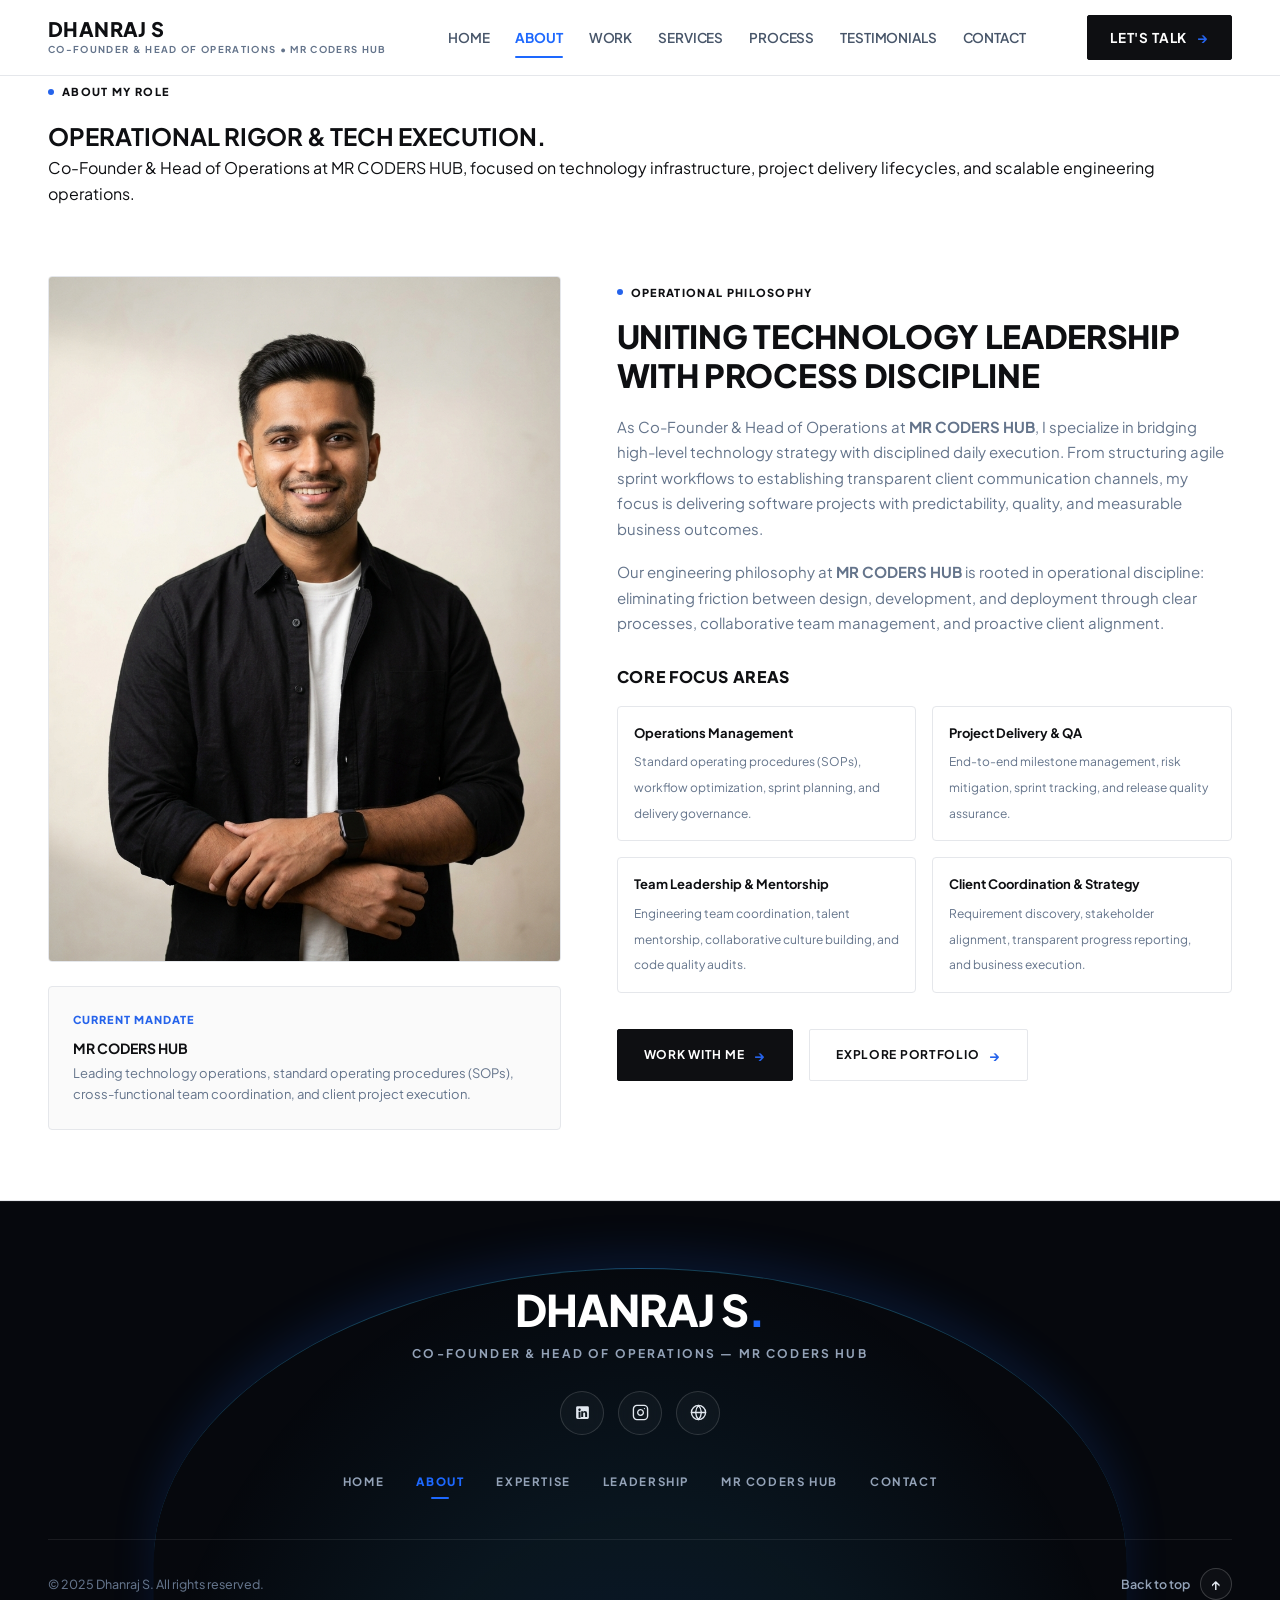
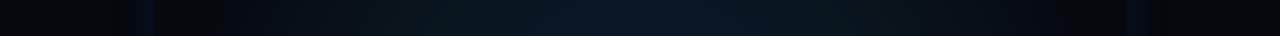
==== about.html @ cf1c3128 "final commit" ====
<!DOCTYPE html>
<html lang="en">

<head>
  <meta charset="UTF-8">
  <meta name="viewport" content="width=device-width, initial-scale=1.0">
  <title>About Dhanraj S — Co-Founder & Head of Operations, MR CODERS HUB</title>
  <meta name="description"
    content="Learn more about Dhanraj S, Co-Founder & Head of Operations at MR CODERS HUB, his leadership in technology operations, project delivery, and process engineering.">
  <!-- Favicon & App Icons -->
  <link rel="icon" type="image/svg+xml" href="assets/images/favicon.svg">
  <link rel="icon" type="image/png" sizes="32x32" href="assets/images/favicon-32x32.png">
  <link rel="icon" type="image/png" sizes="16x16" href="assets/images/favicon-16x16.png">
  <link rel="apple-touch-icon" sizes="180x180" href="assets/images/apple-touch-icon.png">
  <link rel="shortcut icon" href="favicon.ico">
  <link rel="manifest" href="site.webmanifest">
  <meta name="theme-color" content="#0A0B0D">
  <link rel="stylesheet" href="assets/css/styles.css">
</head>

<body>

  <!-- Header -->
  <header class="site-header">
    <div class="container header-container">
      <a href="index.html" class="brand-logo">
        <span class="brand-name">DHANRAJ S</span>
        <span class="brand-sub">CO-FOUNDER & HEAD OF OPERATIONS • MR CODERS HUB</span>
      </a>

      <nav class="main-nav" aria-label="Main Navigation">
        <a href="index.html" class="nav-link">HOME</a>
        <a href="about.html" class="nav-link active">ABOUT</a>
        <a href="work.html" class="nav-link">WORK</a>
        <a href="services.html" class="nav-link">SERVICES</a>
        <a href="process.html" class="nav-link">PROCESS</a>
        <a href="testimonials.html" class="nav-link">TESTIMONIALS</a>
        <a href="contact.html" class="nav-link">CONTACT</a>
      </nav>

      <div class="header-actions">
        <a href="contact.html" class="btn btn-black header-cta">
          LET'S TALK <span class="btn-arrow">→</span>
        </a>
        <button class="mobile-toggle" aria-label="Toggle navigation">
          <span></span><span></span><span></span>
        </button>
      </div>
    </div>

    <!-- Mobile Drawer -->
    <div class="mobile-drawer">
      <a href="index.html" class="nav-link">HOME</a>
      <a href="about.html" class="nav-link active">ABOUT</a>
      <a href="work.html" class="nav-link">WORK</a>
      <a href="services.html" class="nav-link">SERVICES</a>
      <a href="process.html" class="nav-link">PROCESS</a>
      <a href="testimonials.html" class="nav-link">TESTIMONIALS</a>
      <a href="contact.html" class="nav-link">CONTACT</a>
      <a href="contact.html" class="btn btn-black" style="margin-top: 12px; width: 100%;">
        LET'S TALK <span class="btn-arrow">→</span>
      </a>
    </div>
  </header>

  <!-- Page Hero -->
  <section class="page-hero">
    <div class="container">
      <div class="section-tag">ABOUT MY ROLE</div>
      <h1 class="page-hero-title">OPERATIONAL RIGOR & TECH EXECUTION.</h1>
      <p class="page-hero-subtitle">
        Co-Founder & Head of Operations at MR CODERS HUB, focused on technology infrastructure, project delivery
        lifecycles, and scalable engineering operations.
      </p>
    </div>
  </section>

  <!-- Detailed Story Section -->
  <section style="padding: 70px 0; background: #FFFFFF; border-bottom: 1px solid var(--border-light);">
    <div class="container" style="display: grid; grid-template-columns: 1fr 1.2fr; gap: 56px; align-items: flex-start;">
      <div>
        <div style="border: 1px solid var(--border-light); border-radius: var(--radius-sm); overflow: hidden;">
          <img src="assets/images/dhanraj_portrait.jpg" alt="Dhanraj S - Co-Founder & Head of Operations"
            style="width: 100%; height: auto;">
        </div>
        <div
          style="margin-top: 24px; padding: 24px; background: #FAFAFA; border: 1px solid var(--border-light); border-radius: var(--radius-sm);">
          <div
            style="font-size: 11px; font-weight: 800; letter-spacing: 0.1em; color: var(--accent-orange); text-transform: uppercase; margin-bottom: 8px;">
            CURRENT MANDATE</div>
          <div style="font-size: 14px; font-weight: 700; color: var(--text-main); margin-bottom: 4px;">MR CODERS HUB
          </div>
          <p style="font-size: 13px; color: var(--text-muted); line-height: 1.6;">Leading technology operations,
            standard operating procedures (SOPs), cross-functional team coordination, and client project execution.</p>
        </div>
      </div>

      <div>
        <div class="section-tag">OPERATIONAL PHILOSOPHY</div>
        <h2 style="font-size: 32px; font-weight: 900; letter-spacing: -0.01em; margin-bottom: 20px; line-height: 1.2;">
          UNITING TECHNOLOGY LEADERSHIP WITH PROCESS DISCIPLINE
        </h2>
        <p style="font-size: 15px; color: var(--text-muted); line-height: 1.7; margin-bottom: 18px;">
          As Co-Founder & Head of Operations at <strong>MR CODERS HUB</strong>, I specialize in bridging high-level
          technology strategy with disciplined daily execution. From structuring agile sprint workflows to establishing
          transparent client communication channels, my focus is delivering software projects with predictability,
          quality, and measurable business outcomes.
        </p>
        <p style="font-size: 15px; color: var(--text-muted); line-height: 1.7; margin-bottom: 28px;">
          Our engineering philosophy at <strong>MR CODERS HUB</strong> is rooted in operational discipline: eliminating
          friction between design, development, and deployment through clear processes, collaborative team management,
          and proactive client alignment.
        </p>

        <!-- Core Competencies Grid -->
        <h3
          style="font-size: 16px; font-weight: 900; letter-spacing: 0.04em; text-transform: uppercase; margin-bottom: 16px;">
          Core Focus Areas</h3>
        <div style="display: grid; grid-template-columns: 1fr 1fr; gap: 16px; margin-bottom: 36px;">
          <div
            style="padding: 16px; border: 1px solid var(--border-light); border-radius: var(--radius-sm); background: #FFFFFF;">
            <strong style="font-size: 13px; display: block; margin-bottom: 4px; color: var(--text-main);">Operations
              Management</strong>
            <span style="font-size: 12px; color: var(--text-muted);">Standard operating procedures (SOPs), workflow
              optimization, sprint planning, and delivery governance.</span>
          </div>
          <div
            style="padding: 16px; border: 1px solid var(--border-light); border-radius: var(--radius-sm); background: #FFFFFF;">
            <strong style="font-size: 13px; display: block; margin-bottom: 4px; color: var(--text-main);">Project
              Delivery & QA</strong>
            <span style="font-size: 12px; color: var(--text-muted);">End-to-end milestone management, risk mitigation,
              sprint tracking, and release quality assurance.</span>
          </div>
          <div
            style="padding: 16px; border: 1px solid var(--border-light); border-radius: var(--radius-sm); background: #FFFFFF;">
            <strong style="font-size: 13px; display: block; margin-bottom: 4px; color: var(--text-main);">Team
              Leadership & Mentorship</strong>
            <span style="font-size: 12px; color: var(--text-muted);">Engineering team coordination, talent mentorship,
              collaborative culture building, and code quality audits.</span>
          </div>
          <div
            style="padding: 16px; border: 1px solid var(--border-light); border-radius: var(--radius-sm); background: #FFFFFF;">
            <strong style="font-size: 13px; display: block; margin-bottom: 4px; color: var(--text-main);">Client
              Coordination & Strategy</strong>
            <span style="font-size: 12px; color: var(--text-muted);">Requirement discovery, stakeholder alignment,
              transparent progress reporting, and business execution.</span>
          </div>
        </div>

        <div style="display: flex; gap: 16px; flex-wrap: wrap;">
          <a href="contact.html" class="btn btn-black">WORK WITH ME <span class="btn-arrow">→</span></a>
          <a href="work.html" class="btn btn-outline">EXPLORE PORTFOLIO <span class="btn-arrow">→</span></a>
        </div>
      </div>
    </div>
  </section>

  <!-- ==========================================
       FOOTER: EXECUTIVE MINIMAL DARK COMPOSITION
       ========================================== -->
  <footer class="site-footer">
    <!-- Abstract Glowing Arc / Dome rising from center -->
    <div class="footer-arc-glow" aria-hidden="true">
      <div class="footer-arc-dome"></div>
    </div>

    <div class="container footer-container">
      <!-- Centered Main Content -->
      <div class="footer-main-content">
        <!-- Brand Name with Electric Blue Dot -->
        <h2 class="footer-brand-title">DHANRAJ S<span class="dot-blue">.</span></h2>

        <!-- Role Subtitle -->
        <p class="footer-role-subtitle">CO-FOUNDER &amp; HEAD OF OPERATIONS — MR CODERS HUB</p>

        <!-- Minimalist Circular Social Buttons Row -->
        <div class="footer-social-row">
          <a href="https://www.linkedin.com/in/dhanraj-s-287618298?utm_source=share_via&amp;utm_content=profile&amp;utm_medium=member_android"
             target="_blank" rel="noopener noreferrer" class="footer-social-circle" aria-label="LinkedIn">
            <svg width="17" height="17" viewBox="0 0 24 24" fill="currentColor">
              <path d="M19 3a2 2 0 0 1 2 2v14a2 2 0 0 1-2 2H5a2 2 0 0 1-2-2V5a2 2 0 0 1 2-2h14m-.5 15.5v-5.3a3.26 3.26 0 0 0-3.26-3.26c-.85 0-1.84.52-2.28 1.3v-1.11h-2.79v8.37h2.79v-4.93c0-.77.62-1.4 1.39-1.4a1.4 1.4 0 0 1 1.4 1.4v4.93h2.75M6.46 10.9v8.37H9.2V10.9H6.46M7.83 6.45c-.96 0-1.74.78-1.74 1.74s.78 1.74 1.74 1.74 1.74-.78 1.74-1.74-.78-1.74-1.74-1.74Z"/>
            </svg>
          </a>
          <a href="https://www.instagram.com/__dj.dhanraj__?igsi=MWIxNXI2cmJrbnBlaQ=="
             target="_blank" rel="noopener noreferrer" class="footer-social-circle" aria-label="Instagram">
            <svg width="17" height="17" viewBox="0 0 24 24" fill="none" stroke="currentColor" stroke-width="1.9" stroke-linecap="round" stroke-linejoin="round">
              <rect x="2" y="2" width="20" height="20" rx="5" ry="5"></rect>
              <path d="M16 11.37A4 4 0 1 1 12.63 8 4 4 0 0 1 16 11.37z"></path>
              <line x1="17.5" y1="6.5" x2="17.51" y2="6.5"></line>
            </svg>
          </a>
          <a href="https://mrcodershub.com"
             target="_blank" rel="noopener noreferrer" class="footer-social-circle" aria-label="MR CODERS HUB Website">
            <svg width="17" height="17" viewBox="0 0 24 24" fill="none" stroke="currentColor" stroke-width="1.9" stroke-linecap="round" stroke-linejoin="round">
              <circle cx="12" cy="12" r="10"></circle>
              <line x1="2" y1="12" x2="22" y2="12"></line>
              <path d="M12 2a15.3 15.3 0 0 1 4 10 15.3 15.3 0 0 1-4 10 15.3 15.3 0 0 1-4-10 15.3 15.3 0 0 1 4-10z"></path>
            </svg>
          </a>
        </div>

        <!-- Centered Horizontal Navigation Row -->
        <nav class="footer-nav" aria-label="Footer Navigation">
          <a href="index.html#home" class="footer-nav-link">HOME</a>
          <a href="about.html" class="footer-nav-link active">ABOUT</a>
          <a href="index.html#expertise" class="footer-nav-link">EXPERTISE</a>
          <a href="index.html#leadership" class="footer-nav-link">LEADERSHIP</a>
          <a href="index.html#mrcodershub" class="footer-nav-link">MR CODERS HUB</a>
          <a href="contact.html" class="footer-nav-link">CONTACT</a>
        </nav>
      </div>

      <!-- Thin Horizontal Divider -->
      <div class="footer-divider" aria-hidden="true"></div>

      <!-- Bottom Row: Copyright & Back to Top -->
      <div class="footer-bottom-row">
        <p class="footer-copyright-text">© 2025 Dhanraj S. All rights reserved.</p>
        <a href="#about-top" class="footer-back-to-top" aria-label="Back to top">
          <span>Back to top</span>
          <span class="back-to-top-circle" aria-hidden="true">↑</span>
        </a>
      </div>
    </div>
  </footer>

  <script src="assets/js/main.js"></script>
</body>

</html>
---- assets/css/styles.css ----
/* ==========================================================================
   DHANRAJ — EXECUTIVE PORTFOLIO DESIGN SYSTEM
   Co-Founder, MR CODERS HUB
   Editorial Minimal Aesthetic • Black / White / Royal Blue (#2563EB)
   ========================================================================== */

@import url('https://fonts.googleapis.com/css2?family=Plus+Jakarta+Sans:wght@300;400;500;600;700;800;900&family=Alex+Brush&family=Caveat:wght@600;700&family=JetBrains+Mono:wght@400;500;600&display=swap');

:root {
  /* Colors */
  --bg-primary: #FFFFFF;
  --bg-secondary: #FAFAFA;
  --bg-alt: #F4F4F5;
  --bg-dark: #0A0B0D;
  --bg-dark-card: #131418;
  --bg-dark-card-hover: #1A1C22;
  
  --text-main: #0E0F12;
  --text-muted: #64748B;
  --text-light: #94A3B8;
  --text-white: #FFFFFF;
  --text-white-muted: #9CA3AF;
  
  --accent-blue: #2563EB;
  --accent-blue-hover: #1D4ED8;
  --accent-blue-light: rgba(37, 99, 235, 0.1);
  --accent-orange: #2563EB;
  --accent-orange-hover: #1D4ED8;
  --accent-orange-light: rgba(37, 99, 235, 0.1);
  
  --border-light: #E5E7EB;
  --border-subtle: #F0F0F2;
  --border-dark: #22242B;
  --border-dark-hover: #373A44;
  
  /* Typography */
  --font-main: 'Plus Jakarta Sans', -apple-system, BlinkMacSystemFont, 'Segoe UI', Roboto, sans-serif;
  --font-mono: 'JetBrains Mono', monospace;
  --font-signature: 'Alex Brush', 'Caveat', cursive;
  
  /* Layout & Spacing */
  --container-max: 1240px;
  --header-height: 76px;
  --radius-sharp: 2px;
  --radius-sm: 4px;
  --radius-md: 8px;
  --radius-lg: 12px;
  
  /* Transitions */
  --transition-fast: 0.2s cubic-bezier(0.16, 1, 0.3, 1);
  --transition-smooth: 0.35s cubic-bezier(0.16, 1, 0.3, 1);
}

/* Reset & Box Sizing */
*, *::before, *::after {
  box-sizing: border-box;
  margin: 0;
  padding: 0;
}

html {
  scroll-behavior: smooth;
  font-size: 16px;
  -webkit-font-smoothing: antialiased;
  -moz-osx-font-smoothing: grayscale;
}

body {
  font-family: var(--font-main);
  background-color: var(--bg-primary);
  color: var(--text-main);
  line-height: 1.6;
  overflow-x: hidden;
}

img {
  max-width: 100%;
  height: auto;
  display: block;
}

a {
  text-decoration: none;
  color: inherit;
  transition: color var(--transition-fast), border-color var(--transition-fast);
}

button, input, textarea, select {
  font-family: inherit;
  font-size: inherit;
}

ul, ol {
  list-style: none;
}

/* Container */
.container {
  width: 100%;
  max-width: var(--container-max);
  margin-left: auto;
  margin-right: auto;
  padding-left: 28px;
  padding-right: 28px;
}

/* Page Section Utility */
.page-section {
  padding: 56px 0;
  border-bottom: 1px solid var(--border-light);
  position: relative;
}

.bg-white {
  background-color: #FFFFFF;
}

.bg-secondary {
  background-color: var(--bg-secondary);
}

.bg-dark {
  background-color: var(--bg-dark);
  border-bottom-color: #1A1B20;
}

.text-white {
  color: #FFFFFF !important;
}

.text-white-muted {
  color: var(--text-white-muted) !important;
}

/* Typography Utilities */
.section-tag {
  display: inline-flex;
  align-items: center;
  gap: 8px;
  font-size: 11px;
  font-weight: 800;
  letter-spacing: 0.12em;
  text-transform: uppercase;
  color: var(--text-main);
  margin-bottom: 16px;
}

.section-tag::before {
  content: "";
  display: inline-block;
  width: 6px;
  height: 6px;
  background-color: var(--accent-orange);
  border-radius: 50%;
}

.section-tag.dark-tag {
  color: #FFFFFF;
}

.section-tag.orange-tag {
  color: var(--accent-orange);
}

.section-title {
  font-size: 40px;
  font-weight: 900;
  line-height: 1.1;
  letter-spacing: -0.02em;
  text-transform: uppercase;
  color: var(--text-main);
  margin-bottom: 16px;
  max-width: 820px;
  overflow-wrap: break-word;
  word-break: break-word;
}

.section-subtitle {
  font-size: 16px;
  line-height: 1.6;
  color: var(--text-muted);
  max-width: 680px;
  margin-bottom: 24px;
}

/* Buttons (Sharp Editorial Style) */
.btn {
  display: inline-flex;
  align-items: center;
  justify-content: center;
  gap: 10px;
  font-size: 12px;
  font-weight: 700;
  letter-spacing: 0.06em;
  text-transform: uppercase;
  padding: 14px 26px;
  border-radius: var(--radius-sharp);
  border: 1px solid transparent;
  cursor: pointer;
  transition: all var(--transition-fast);
  white-space: nowrap;
}

.btn-black {
  background-color: var(--text-main);
  color: #FFFFFF;
  border-color: var(--text-main);
}

.btn-black:hover {
  background-color: #000000;
  transform: translateY(-1px);
  box-shadow: 0 4px 12px rgba(0, 0, 0, 0.12);
}

.btn-black:hover .btn-arrow {
  transform: translateX(4px);
}

.btn-outline {
  background-color: transparent;
  color: var(--text-main);
  border-color: var(--border-light);
}

.btn-outline:hover {
  border-color: var(--text-main);
  background-color: #FAFAFA;
  transform: translateY(-1px);
}

.btn-outline:hover .btn-arrow {
  transform: translateX(4px);
}

.btn-arrow {
  font-size: 14px;
  transition: transform var(--transition-fast);
  color: var(--accent-orange);
}

/* ==========================================================================
   HEADER & NAVIGATION
   ========================================================================== */
.site-header {
  position: sticky;
  top: 0;
  left: 0;
  width: 100%;
  height: var(--header-height);
  background-color: rgba(255, 255, 255, 0.98);
  backdrop-filter: blur(10px);
  border-bottom: 1px solid var(--border-light);
  z-index: 1000;
  display: flex;
  align-items: center;
}

.header-container {
  display: flex;
  align-items: center;
  justify-content: space-between;
}

.brand-logo {
  display: flex;
  flex-direction: column;
}

.brand-name {
  font-size: 20px;
  font-weight: 900;
  letter-spacing: 0.02em;
  text-transform: uppercase;
  color: var(--text-main);
  line-height: 1.1;
}

.brand-sub {
  font-size: 9.5px;
  font-weight: 700;
  letter-spacing: 0.14em;
  color: var(--text-muted);
  text-transform: uppercase;
  margin-top: 2px;
}

.main-nav {
  display: flex;
  align-items: center;
  gap: 26px;
}

.nav-link {
  font-size: 13.5px;
  font-weight: 600;
  letter-spacing: -0.01em;
  color: #475569;
  padding: 6px 0;
  position: relative;
  transition: color var(--transition-fast);
}

.nav-link:hover {
  color: #1D68FE;
}

.nav-link.active {
  color: #1D68FE;
  font-weight: 700;
}

.nav-link.active::after {
  content: "";
  position: absolute;
  bottom: -4px;
  left: 0;
  width: 100%;
  height: 2px;
  background-color: #1D68FE;
  border-radius: 2px;
}

.btn-electric-blue {
  background-color: #1D68FE;
  color: #FFFFFF !important;
  border: 1px solid #1D68FE;
  border-radius: 8px;
  font-family: var(--font-primary);
  font-weight: 600;
  font-size: 13.5px;
  letter-spacing: -0.01em;
  text-transform: none;
  padding: 10px 22px;
  box-shadow: 0 8px 24px rgba(29, 104, 254, 0.28);
  transition: all var(--transition-smooth);
  display: inline-flex;
  align-items: center;
  gap: 8px;
  text-decoration: none;
}

.btn-electric-blue:hover {
  background-color: #0052EA;
  border-color: #0052EA;
  transform: translateY(-2px);
  box-shadow: 0 12px 28px rgba(29, 104, 254, 0.38);
  color: #FFFFFF !important;
}

.btn-electric-blue .btn-arrow {
  color: #FFFFFF !important;
  font-size: 15px;
  line-height: 1;
  display: inline-block;
  transition: transform var(--transition-fast);
}

.btn-electric-blue:hover .btn-arrow {
  transform: translateX(3px);
}

.dot-blue {
  color: #1D68FE !important;
}

.header-actions {
  display: flex;
  align-items: center;
  gap: 16px;
}

.header-cta {
  padding: 10px 22px;
  font-size: 13.5px;
}

/* Mobile Hamburger */
.mobile-toggle {
  display: none;
  background: transparent;
  border: 1px solid var(--border-light, #E2E8F0);
  border-radius: 8px;
  cursor: pointer;
  padding: 8px 9px;
  flex-direction: column;
  justify-content: center;
  align-items: center;
  gap: 5px;
  width: 42px;
  height: 42px;
  transition: all var(--transition-fast);
}

.mobile-toggle:hover {
  background-color: #F8FAFC;
  border-color: #CBD5E1;
}

.mobile-toggle span {
  display: block;
  width: 22px;
  height: 2px;
  background-color: var(--text-main);
  border-radius: 2px;
  transition: transform 0.25s ease, opacity 0.2s ease;
  transform-origin: center;
}

/* Morph Hamburger to 'X' on Active */
.mobile-toggle.active span:nth-child(1) {
  transform: translateY(7px) rotate(45deg);
}
.mobile-toggle.active span:nth-child(2) {
  opacity: 0;
  transform: scaleX(0);
}
.mobile-toggle.active span:nth-child(3) {
  transform: translateY(-7px) rotate(-45deg);
}

/* Mobile Nav Drawer */
.mobile-drawer {
  position: fixed;
  top: var(--header-height);
  left: 0;
  width: 100%;
  max-height: calc(100vh - var(--header-height));
  overflow-y: auto;
  background-color: #FFFFFF;
  border-bottom: 1px solid var(--border-light);
  padding: 24px 28px 32px;
  display: flex;
  flex-direction: column;
  gap: 12px;
  transform: translateY(-110%);
  opacity: 0;
  visibility: hidden;
  transition: transform 0.3s cubic-bezier(0.16, 1, 0.3, 1), opacity 0.25s ease, visibility 0.25s;
  z-index: 999;
  box-shadow: 0 20px 40px rgba(0, 0, 0, 0.12);
}

.mobile-drawer.open {
  transform: translateY(0);
  opacity: 1;
  visibility: visible;
}

.mobile-drawer .nav-link {
  font-size: 15px;
  font-weight: 600;
  color: #334155;
  padding: 10px 0;
  border-bottom: 1px solid var(--border-subtle, #F1F5F9);
  transition: color var(--transition-fast), padding-left var(--transition-fast);
}

.mobile-drawer .nav-link:hover,
.mobile-drawer .nav-link.active {
  color: #1D68FE;
  padding-left: 4px;
}

/* ==========================================================================
   HERO SECTION: EXECUTIVE BRAND COMPOSITION (REFERENCE MATCH)
   ========================================================================== */
.hero-section {
  padding: 44px 0 0;
  background-color: #FFFFFF;
  border-bottom: 1px solid var(--border-light);
  overflow: hidden;
  position: relative;
  width: 100%;
}

/* Flowing Soft Blue Architectural Waves in Lower Third */
.hero-waves-bg {
  position: absolute;
  bottom: 0;
  left: 0;
  width: 100%;
  height: 380px;
  overflow: hidden;
  pointer-events: none;
  z-index: 1;
}

.hero-waves-svg {
  width: 100%;
  height: 100%;
  display: block;
}

.hero-grid {
  position: relative;
  z-index: 3;
  display: grid;
  grid-template-columns: 1.1fr 0.9fr;
  gap: 36px;
  align-items: center;
  min-height: 590px;
}

/* Left Column: Eyebrow, Main Headline, 3-Line Statement, Actions */
.hero-left {
  position: relative;
  z-index: 3;
  display: flex;
  flex-direction: column;
  align-items: flex-start;
  padding-bottom: 24px;
}

.hero-eyebrow-wrap {
  margin-bottom: 20px;
}

.hero-eyebrow-row {
  display: flex;
  align-items: center;
  gap: 12px;
}

.hero-eyebrow-text {
  font-family: var(--font-primary);
  font-size: 11.5px;
  font-weight: 700;
  letter-spacing: 0.15em;
  color: #475569;
  text-transform: uppercase;
}

.hero-eyebrow-line {
  width: 44px;
  height: 1.5px;
  background-color: #1D68FE;
  display: inline-block;
}

.hero-eyebrow-sub {
  font-family: var(--font-primary);
  font-size: 10px;
  font-weight: 700;
  letter-spacing: 0.14em;
  color: #64748B;
  text-transform: uppercase;
  margin-top: 3px;
}

.hero-headline-wrap {
  margin-bottom: 16px;
}

.hero-lead-word {
  font-family: var(--font-primary);
  font-size: clamp(38px, 4.4vw, 56px);
  font-weight: 900;
  line-height: 1.0;
  color: #0A0B0D;
  display: block;
  letter-spacing: -0.02em;
}

.hero-main-name {
  font-family: var(--font-primary);
  font-size: clamp(48px, 5.6vw, 76px);
  font-weight: 900;
  line-height: 1.05;
  color: #1D68FE;
  letter-spacing: -0.025em;
  text-transform: uppercase;
  margin: 0;
}

.hero-statement-stack {
  display: flex;
  flex-direction: column;
  gap: 3px;
  margin-bottom: 20px;
}

.hero-statement-line {
  font-family: var(--font-primary);
  font-size: clamp(22px, 2.3vw, 30px);
  font-weight: 800;
  line-height: 1.22;
  color: #0E1424;
  letter-spacing: -0.015em;
  margin: 0;
}

.hero-description-text {
  font-family: var(--font-primary);
  font-size: 15px;
  font-weight: 450;
  line-height: 1.65;
  color: #475569;
  max-width: 490px;
  margin-bottom: 28px;
}

.hero-action-row {
  display: flex;
  align-items: center;
  gap: 16px;
  margin-bottom: 34px;
}

.hero-primary-btn {
  padding: 14px 28px;
  font-size: 13.5px;
}

.hero-action-divider {
  width: 1px;
  height: 32px;
  background-color: #CBD5E1;
  margin: 0 4px;
}

.hero-social-strip {
  display: flex;
  align-items: center;
  gap: 10px;
}

.social-icon-btn {
  width: 42px;
  height: 42px;
  border-radius: 8px;
  border: 1px solid #E2E8F0;
  background: #FFFFFF;
  display: inline-flex;
  align-items: center;
  justify-content: center;
  color: #334155;
  transition: all var(--transition-fast);
  text-decoration: none;
}

.social-icon-btn.linkedin-btn {
  color: #0A66C2;
}

.social-icon-btn.instagram-btn {
  color: #E1306C;
}

.social-icon-btn.whatsapp-btn {
  color: #25D366;
}

.social-icon-btn:hover {
  border-color: #1D68FE;
  color: #1D68FE;
  transform: translateY(-2px);
  box-shadow: 0 4px 12px rgba(29, 104, 254, 0.15);
}

.hero-bottom-label {
  display: flex;
  align-items: center;
  gap: 14px;
  margin-top: 4px;
}

.bottom-label-line {
  width: 38px;
  height: 2px;
  background-color: #1D68FE;
  display: inline-block;
}

.bottom-label-text {
  font-family: var(--font-primary);
  font-size: 10.5px;
  font-weight: 700;
  letter-spacing: 0.16em;
  text-transform: uppercase;
  color: #64748B;
}

/* Right Column: Integrated Portrait with Tilted Blue Panel & Script */
.hero-right {
  position: relative;
  z-index: 3;
  display: flex;
  justify-content: center;
  align-items: flex-end;
  width: 100%;
  height: 100%;
}

.hero-stage-container {
  position: relative;
  width: 100%;
  max-width: 500px;
  height: 560px;
  display: flex;
  align-items: flex-end;
  justify-content: center;
}

.hero-ambient-glow {
  position: absolute;
  top: -30px;
  right: 20px;
  width: 520px;
  height: 520px;
  background: radial-gradient(circle at 45% 32%, rgba(56, 189, 248, 0.45) 0%, rgba(29, 104, 254, 0.25) 36%, rgba(255, 255, 255, 0) 70%);
  filter: blur(48px);
  z-index: 1;
  pointer-events: none;
}

/* Secondary Soft Light-Blue Tilted Geometric Frame (Left Depth Layer) */
.hero-tilted-panel-secondary {
  position: absolute;
  top: 36px;
  right: 76px;
  width: 380px;
  height: 520px;
  background: linear-gradient(135deg, rgba(56, 189, 248, 0.5) 0%, rgba(147, 197, 253, 0.3) 60%, rgba(224, 242, 254, 0.12) 100%);
  border-radius: 28px;
  transform: rotate(18.5deg);
  z-index: 2;
  border: 1px solid rgba(255, 255, 255, 0.65);
  pointer-events: none;
}

/* Primary Large Tilted Rectangular Electric-Blue Geometric Panel */
.hero-tilted-panel {
  position: absolute;
  top: 18px;
  right: 18px;
  width: 390px;
  height: 530px;
  background: linear-gradient(145deg, #1D68FE 0%, #0056ED 55%, #0045CA 100%);
  border-radius: 28px;
  transform: rotate(17deg);
  z-index: 2;
  box-shadow: 0 24px 60px rgba(29, 104, 254, 0.32), 0 6px 18px rgba(0, 0, 0, 0.05);
  pointer-events: none;
  overflow: hidden;
}

.hero-tilted-panel::before {
  content: "";
  position: absolute;
  top: 0;
  left: 0;
  right: 0;
  bottom: 0;
  border-radius: 28px;
  background: radial-gradient(circle at 76% 22%, rgba(255, 255, 255, 0.28) 0%, rgba(255, 255, 255, 0) 65%);
  pointer-events: none;
}

.hero-panel-facet {
  position: absolute;
  top: 0;
  left: 0;
  width: 100%;
  height: 100%;
  background: linear-gradient(118deg, rgba(255, 255, 255, 0.1) 0%, rgba(255, 255, 255, 0) 48%, rgba(0, 0, 0, 0.06) 52%, rgba(0, 0, 0, 0.12) 100%);
  pointer-events: none;
}

.hero-script-badge {
  position: absolute;
  top: 38%;
  right: -32px;
  z-index: 4;
  display: flex;
  flex-direction: column;
  align-items: flex-start;
  pointer-events: none;
  user-select: none;
}

.script-badge-text {
  font-family: 'Caveat', cursive;
  font-size: 29px;
  font-weight: 600;
  color: #334155;
  line-height: 1.15;
  transform: rotate(-7deg);
}

.script-badge-line {
  display: block;
  width: 36px;
  height: 2px;
  background-color: #1D68FE;
  border-radius: 2px;
  margin-top: 4px;
  margin-left: 8px;
}

.hero-portrait-wrap {
  position: relative;
  z-index: 3;
  width: 100%;
  height: 100%;
  display: flex;
  align-items: flex-end;
  justify-content: center;
}

.hero-portrait-image {
  width: auto;
  max-width: 100%;
  height: 560px;
  object-fit: contain;
  object-position: bottom center;
  display: block;
  filter: drop-shadow(0 14px 28px rgba(15, 23, 42, 0.16));
}

/* Responsive Rules for Hero */
@media (max-width: 991px) {
  .hero-grid {
    grid-template-columns: 1fr;
    gap: 36px;
    min-height: auto;
  }

  .hero-right {
    order: 2;
    justify-content: center;
    margin-top: 14px;
  }

  .hero-stage-container {
    max-width: 420px;
    height: 480px;
    margin: 0 auto;
  }

  .hero-portrait-image {
    height: 480px;
  }

  .hero-tilted-panel-secondary {
    width: 270px;
    height: 370px;
    right: 55px;
    top: 55px;
  }

  .hero-tilted-panel {
    width: 280px;
    height: 380px;
    right: 18px;
  }

  .hero-script-badge {
    right: -8px;
  }
}

@media (max-width: 480px) {
  .hero-section {
    padding: 28px 0 0;
  }

  .hero-action-row {
    flex-direction: column;
    align-items: stretch;
    gap: 14px;
  }

  .hero-action-divider {
    display: none;
  }

  .hero-social-strip {
    justify-content: flex-start;
  }

  .hero-stage-container {
    max-width: 320px;
    height: 410px;
  }

  .hero-portrait-image {
    height: 400px;
  }

  .hero-tilted-panel-secondary {
    width: 220px;
    height: 320px;
    right: 36px;
    top: 36px;
  }

  .hero-tilted-panel {
    width: 230px;
    height: 330px;
    right: 10px;
    top: 24px;
  }
}

/* ==========================================================================
   TRUSTED CLIENTS & PARTNERS STRIP
   ========================================================================== */
.trusted-section {
  padding: 48px 0 44px;
  background-color: #FAFAFC;
  border-bottom: 1px solid var(--border-light);
}

.trusted-label {
  text-align: center;
  font-family: var(--font-primary);
  font-size: 11px;
  font-weight: 800;
  letter-spacing: 0.16em;
  text-transform: uppercase;
  color: #64748B;
  margin-bottom: 32px;
}

.trusted-logos {
  display: grid;
  grid-template-columns: repeat(5, 1fr);
  align-items: center;
  justify-items: center;
  gap: 40px 32px;
  max-width: 1180px;
  margin: 0 auto;
}

.trusted-logo-item {
  display: flex;
  align-items: center;
  justify-content: center;
  height: 76px;
  width: 100%;
  padding: 4px 10px;
  transition: all var(--transition-smooth);
}

.trusted-logo-img {
  max-height: 64px;
  width: auto;
  max-width: 160px;
  object-fit: contain;
  transition: all var(--transition-smooth);
  opacity: 0.94;
}

.trusted-logo-img.logo-bushra {
  max-height: 72px;
  max-width: 80px;
}

.trusted-logo-img.logo-sivam {
  max-height: 60px;
  max-width: 175px;
}

.trusted-logo-img.logo-vmm {
  max-height: 72px;
  max-width: 80px;
}

.trusted-logo-img.logo-cravefinity {
  max-height: 58px;
  max-width: 165px;
}

.trusted-logo-img.logo-natchathra {
  max-height: 72px;
  max-width: 80px;
}

.trusted-logo-item:hover .trusted-logo-img {
  transform: translateY(-3px) scale(1.06);
  opacity: 1;
  filter: drop-shadow(0 6px 16px rgba(0, 0, 0, 0.08));
}

@media (max-width: 991px) {
  .trusted-logos {
    grid-template-columns: repeat(3, 1fr);
    gap: 36px 28px;
  }
}

@media (max-width: 640px) {
  .trusted-section {
    padding: 34px 0;
  }
  .trusted-label {
    font-size: 10px;
    letter-spacing: 0.12em;
    margin-bottom: 24px;
  }
  .trusted-logos {
    grid-template-columns: repeat(2, 1fr);
    gap: 28px 18px;
  }
  .trusted-logos .trusted-logo-item:last-child {
    grid-column: 1 / -1;
  }
  .trusted-logo-img {
    max-height: 54px;
  }
}

/* ==========================================================================
   ABOUT SECTION (EXACT REFERENCE DESIGN)
   ========================================================================== */
.about-section {
  padding: 56px 0;
  overflow: hidden;
  background-color: #FFFFFF;
}

.about-container {
  display: grid;
  grid-template-columns: 1fr 1.18fr;
  gap: 56px;
  align-items: center;
}

/* Left: Visual Portrait Composite */
.about-visual-col {
  position: relative;
  display: flex;
  justify-content: center;
  align-items: center;
}

.about-visual-wrapper {
  position: relative;
  width: 100%;
  max-width: 480px;
  height: 520px;
  display: flex;
  align-items: flex-end;
  justify-content: center;
}

.about-ghost-text {
  position: absolute;
  top: 8px;
  left: 50%;
  transform: translateX(-50%);
  font-family: var(--font-primary);
  font-size: 135px;
  font-weight: 900;
  color: #E2E8F0;
  opacity: 0.6;
  letter-spacing: 0.05em;
  z-index: 1;
  pointer-events: none;
  line-height: 1;
  user-select: none;
}

.about-geom-shape {
  position: absolute;
  top: 36px;
  bottom: 0;
  left: 60px;
  right: 60px;
  background: linear-gradient(135deg, #2563EB 0%, #1D4ED8 100%);
  clip-path: polygon(24% 0%, 100% 12%, 84% 100%, 0% 86%);
  z-index: 2;
  border-radius: 4px;
  box-shadow: 0 20px 40px rgba(37, 99, 235, 0.25);
}

/* Handwritten Script Text on Left */
.about-script-text {
  position: absolute;
  left: -42px;
  top: 32%;
  transform: rotate(-24deg);
  transform-origin: top left;
  display: flex;
  flex-direction: column;
  align-items: flex-start;
  font-family: 'Caveat', cursive;
  font-size: 30px;
  font-weight: 400;
  line-height: 1.15;
  color: #8E9BAE;
  z-index: 4;
  pointer-events: none;
  user-select: none;
}

.script-underline {
  display: block;
  width: 52px;
  height: 1.5px;
  background-color: #8E9BAE;
  margin-top: 8px;
  margin-left: 8px;
  border-radius: 1px;
}

.about-portrait-holder {
  position: relative;
  z-index: 3;
  width: 100%;
  height: 100%;
  display: flex;
  align-items: flex-end;
  justify-content: center;
}

.about-portrait-img {
  width: 80%;
  height: 96%;
  object-fit: contain;
  object-position: center bottom;
  filter: drop-shadow(0 15px 30px rgba(0, 0, 0, 0.15));
  transition: transform var(--transition-smooth);
}

.about-visual-wrapper:hover .about-portrait-img {
  transform: scale(1.02);
}

/* Floating Circular Experience Badge */
.about-exp-badge {
  position: absolute;
  top: 18%;
  right: 28px;
  width: 108px;
  height: 108px;
  border-radius: 50%;
  background: #FFFFFF;
  border: 1px solid rgba(226, 232, 240, 0.85);
  box-shadow: 0 14px 34px rgba(15, 23, 42, 0.08);
  display: flex;
  flex-direction: column;
  align-items: center;
  justify-content: center;
  text-align: center;
  z-index: 5;
  padding: 6px;
}

.exp-badge-num {
  font-family: var(--font-primary);
  font-size: 25px;
  font-weight: 900;
  letter-spacing: 0.02em;
  color: #0F172A;
  line-height: 1;
  margin: 0;
}

.exp-badge-line {
  display: block;
  width: 18px;
  height: 2.5px;
  background-color: #2563EB;
  border-radius: 2px;
  margin: 5px auto 4px;
}

.exp-badge-text {
  font-family: var(--font-primary);
  font-size: 8.5px;
  font-weight: 800;
  letter-spacing: 0.08em;
  color: #475569;
  line-height: 1.25;
  text-transform: uppercase;
}

/* Curved Arrow and Tagline Annotation under Badge */
.about-badge-annotation {
  position: absolute;
  top: calc(18% + 98px);
  right: -12px;
  display: flex;
  align-items: center;
  gap: 10px;
  z-index: 4;
  pointer-events: none;
  user-select: none;
}

.about-curve-arrow {
  flex-shrink: 0;
  width: 38px;
  height: 44px;
}

.about-annotation-tagline {
  display: flex;
  flex-direction: column;
  align-items: flex-start;
}

.annotation-text {
  font-family: var(--font-primary);
  font-size: 8.5px;
  font-weight: 700;
  letter-spacing: 0.12em;
  color: #8E9BAE;
  line-height: 1.35;
  text-transform: uppercase;
}

.annotation-bar {
  display: block;
  width: 26px;
  height: 1.5px;
  background-color: #8E9BAE;
  margin-top: 6px;
  border-radius: 1px;
}

/* Right: Content Column */
.about-content-col {
  display: flex;
  flex-direction: column;
}

.about-main-title {
  font-size: 38px;
  font-weight: 900;
  line-height: 1.1;
  letter-spacing: -0.02em;
  text-transform: uppercase;
  color: var(--text-main);
  margin-bottom: 18px;
}

.dot-accent {
  color: var(--accent-blue);
}

.about-lead-desc {
  font-size: 15px;
  line-height: 1.7;
  color: #475569;
  margin-bottom: 36px;
}

/* 3 Stats Row */
.about-stats-row {
  display: flex;
  align-items: center;
  gap: 28px;
  margin-bottom: 36px;
  padding-bottom: 28px;
  border-bottom: 1px solid var(--border-light);
}

.about-stat-item {
  display: flex;
  align-items: center;
  gap: 12px;
}

.about-stat-icon {
  width: 44px;
  height: 44px;
  border-radius: 50%;
  background-color: #EFF6FF;
  color: var(--accent-blue);
  display: flex;
  align-items: center;
  justify-content: center;
  flex-shrink: 0;
  border: 1px solid #DBEAFE;
}

.about-stat-info {
  display: flex;
  flex-direction: column;
}

.about-stat-number {
  font-size: 22px;
  font-weight: 900;
  line-height: 1;
  color: var(--text-main);
  margin-bottom: 4px;
}

.about-stat-label {
  font-size: 9.5px;
  font-weight: 800;
  letter-spacing: 0.05em;
  text-transform: uppercase;
  color: var(--text-muted);
  line-height: 1.25;
}

.download-cv-btn {
  padding: 15px 30px;
  font-size: 12px;
  font-weight: 800;
  letter-spacing: 0.08em;
}

/* About Role Highlights Grid & Premium Cards */
.about-highlights-grid {
  display: grid;
  grid-template-columns: repeat(2, 1fr);
  gap: 16px;
  margin-bottom: 32px;
  padding-bottom: 28px;
  border-bottom: 1px solid var(--border-light);
}

@media (max-width: 680px) {
  .about-highlights-grid {
    grid-template-columns: 1fr;
  }
}

.about-role-card {
  background: #FFFFFF;
  border: 1px solid var(--border-light);
  border-radius: var(--radius-sm);
  padding: 18px 20px;
  display: flex;
  flex-direction: column;
  position: relative;
  overflow: hidden;
  transition: all var(--transition-fast);
  box-shadow: 0 1px 3px rgba(0, 0, 0, 0.02);
}

.about-role-card::before {
  content: '';
  position: absolute;
  top: 0;
  left: 0;
  width: 3px;
  height: 0;
  background: var(--accent-blue, #2563EB);
  transition: height 0.25s ease;
}

.about-role-card:hover {
  border-color: #BFDBFE;
  transform: translateY(-2px);
  box-shadow: 0 10px 24px -4px rgba(37, 99, 235, 0.09), 0 4px 8px -2px rgba(0, 0, 0, 0.03);
}

.about-role-card:hover::before {
  height: 100%;
}

.about-role-header {
  display: flex;
  align-items: center;
  justify-content: space-between;
  margin-bottom: 12px;
}

.about-role-icon {
  width: 36px;
  height: 36px;
  border-radius: 8px;
  background-color: #EFF6FF;
  border: 1px solid #DBEAFE;
  color: var(--accent-blue, #2563EB);
  display: inline-flex;
  align-items: center;
  justify-content: center;
  transition: all var(--transition-fast);
}

.about-role-card:hover .about-role-icon {
  background-color: var(--accent-blue, #2563EB);
  color: #FFFFFF;
  border-color: var(--accent-blue, #2563EB);
  transform: scale(1.05);
}

.about-role-num {
  font-family: 'JetBrains Mono', monospace;
  font-size: 11px;
  font-weight: 700;
  color: #94A3B8;
  letter-spacing: 0.05em;
}

.about-role-title {
  font-size: 12px;
  font-weight: 800;
  letter-spacing: 0.06em;
  text-transform: uppercase;
  color: var(--text-main);
  margin-bottom: 6px;
  display: block;
}

.about-role-desc {
  font-size: 13px;
  color: var(--text-muted);
  line-height: 1.55;
  margin: 0;
}

/* ==========================================================================
   COMPANY SECTION (MR CODERS HUB — EXECUTIVE BENTO SHOWCASE)
   ========================================================================== */
.company-section {
  position: relative;
  overflow: hidden;
  background-color: #090A0E;
  border-bottom: 1px solid #171822;
}

.relative-z {
  position: relative;
  z-index: 10;
}

.company-ambient-glow {
  position: absolute;
  border-radius: 50%;
  filter: blur(100px);
  pointer-events: none;
  z-index: 1;
}

.glow-1 {
  width: 550px;
  height: 550px;
  top: -120px;
  right: -60px;
  background: radial-gradient(circle, rgba(37, 99, 235, 0.16) 0%, rgba(37, 99, 235, 0) 70%);
}

.glow-2 {
  width: 500px;
  height: 500px;
  bottom: -100px;
  left: -80px;
  background: radial-gradient(circle, rgba(29, 78, 216, 0.12) 0%, rgba(29, 78, 216, 0) 70%);
}

.company-section-header {
  margin-bottom: 40px;
}

/* Master Bento Grid Wrapper */
.venture-bento-grid {
  display: flex;
  flex-direction: column;
  gap: 24px;
}

/* Master Top Card: Overview + Metrics Panel */
.venture-main-card {
  background: linear-gradient(180deg, #13151D 0%, #0D0F15 100%);
  border: 1px solid rgba(255, 255, 255, 0.08);
  border-radius: var(--radius-sm);
  padding: 44px 40px;
  display: grid;
  grid-template-columns: 1.2fr 0.8fr;
  gap: 48px;
  align-items: center;
  box-shadow: 0 20px 50px rgba(0, 0, 0, 0.4);
  position: relative;
  overflow: hidden;
  transition: border-color var(--transition-fast);
}

.venture-main-card:hover {
  border-color: rgba(37, 99, 235, 0.35);
}

.venture-badge-row {
  display: flex;
  align-items: center;
  gap: 12px;
  margin-bottom: 16px;
  flex-wrap: wrap;
}

.venture-status-pill {
  display: inline-flex;
  align-items: center;
  gap: 8px;
  background-color: rgba(37, 99, 235, 0.12);
  border: 1px solid rgba(37, 99, 235, 0.3);
  padding: 5px 12px;
  border-radius: 100px;
  font-size: 10px;
  font-weight: 800;
  letter-spacing: 0.1em;
  color: #60A5FA;
}

.status-dot-blue {
  width: 6px;
  height: 6px;
  border-radius: 50%;
  background-color: #3B82F6;
  box-shadow: 0 0 8px #3B82F6;
}

.venture-sub-badge {
  font-size: 10px;
  font-weight: 700;
  letter-spacing: 0.1em;
  color: var(--text-white-muted);
}

.venture-master-title {
  font-size: 26px;
  font-weight: 900;
  color: #FFFFFF;
  line-height: 1.25;
  letter-spacing: -0.01em;
  margin-bottom: 16px;
}

.venture-master-desc {
  font-size: 14.5px;
  line-height: 1.7;
  color: var(--text-white-muted);
  margin-bottom: 24px;
}

.venture-highlights-list {
  display: flex;
  flex-direction: column;
  gap: 10px;
}

.v-highlight-item {
  display: flex;
  align-items: center;
  gap: 10px;
  font-size: 13px;
  font-weight: 600;
  color: #E2E8F0;
}

.v-check-icon {
  width: 18px;
  height: 18px;
  border-radius: 50%;
  background-color: rgba(37, 99, 235, 0.15);
  color: var(--accent-blue);
  font-size: 11px;
  font-weight: 900;
  display: flex;
  align-items: center;
  justify-content: center;
  flex-shrink: 0;
  border: 1px solid rgba(37, 99, 235, 0.3);
}

/* Master Metrics Panel (2x2 Clean Grid) */
.venture-metrics-panel {
  display: grid;
  grid-template-columns: 1fr 1fr;
  gap: 16px;
}

.vmetric-card {
  background: rgba(255, 255, 255, 0.025);
  border: 1px solid rgba(255, 255, 255, 0.06);
  border-radius: var(--radius-sm);
  padding: 24px 20px;
  display: flex;
  flex-direction: column;
  transition: all var(--transition-fast);
}

.vmetric-card:hover {
  background: rgba(37, 99, 235, 0.06);
  border-color: rgba(37, 99, 235, 0.3);
  transform: translateY(-2px);
}

.vmetric-card .vstat-number {
  font-size: 28px;
  font-weight: 900;
  color: #FFFFFF;
  line-height: 1;
  margin-bottom: 6px;
}

.vmetric-card .vstat-label {
  font-size: 11px;
  font-weight: 800;
  letter-spacing: 0.06em;
  text-transform: uppercase;
  color: #CBD5E1;
  margin-bottom: 2px;
}

.vmetric-card .vstat-sub {
  font-size: 10.5px;
  color: var(--text-white-muted);
}

/* 3 Core Business Verticals Row */
.venture-verticals-grid {
  display: grid;
  grid-template-columns: repeat(3, 1fr);
  gap: 24px;
}

.vertical-card {
  background: #11131A;
  border: 1px solid rgba(255, 255, 255, 0.07);
  border-radius: var(--radius-sm);
  padding: 34px 28px;
  display: flex;
  flex-direction: column;
  transition: all var(--transition-fast);
}

.vertical-card:hover {
  border-color: rgba(255, 255, 255, 0.15);
  transform: translateY(-3px);
  box-shadow: 0 16px 36px rgba(0, 0, 0, 0.35);
}

.vertical-card.highlighted-vertical {
  background: linear-gradient(180deg, #131622 0%, #10121A 100%);
  border-color: rgba(37, 99, 235, 0.3);
  box-shadow: 0 10px 30px rgba(37, 99, 235, 0.08);
}

.vertical-card.highlighted-vertical:hover {
  border-color: var(--accent-blue);
}

.vertical-card-header {
  display: flex;
  align-items: center;
  justify-content: space-between;
  margin-bottom: 18px;
}

.vertical-num {
  font-size: 20px;
  font-weight: 900;
  color: var(--accent-blue);
  line-height: 1;
}

.vertical-tag {
  font-size: 9.5px;
  font-weight: 800;
  letter-spacing: 0.12em;
  text-transform: uppercase;
  color: var(--text-white-muted);
}

.vertical-title {
  font-size: 17px;
  font-weight: 800;
  color: #FFFFFF;
  line-height: 1.3;
  margin-bottom: 12px;
}

.vertical-desc {
  font-size: 13px;
  line-height: 1.65;
  color: var(--text-white-muted);
  margin-bottom: 24px;
  flex-grow: 1;
}

.vertical-footer {
  display: flex;
  flex-wrap: wrap;
  gap: 6px;
  margin-top: auto;
}

.vertical-chip {
  font-size: 10px;
  font-weight: 700;
  background-color: rgba(255, 255, 255, 0.05);
  color: #94A3B8;
  padding: 4px 10px;
  border-radius: var(--radius-sharp);
}

/* Bottom Co-Founder Leadership Strip */
.venture-footer-strip {
  background-color: #101219;
  border: 1px solid rgba(255, 255, 255, 0.07);
  border-radius: var(--radius-sm);
  padding: 24px 32px;
  display: flex;
  align-items: center;
  justify-content: space-between;
  flex-wrap: wrap;
  gap: 20px;
}

.vfooter-left {
  display: flex;
  align-items: center;
  gap: 14px;
  flex-wrap: wrap;
}

.vfooter-label {
  font-size: 10.5px;
  font-weight: 800;
  letter-spacing: 0.1em;
  text-transform: uppercase;
  color: var(--accent-blue);
}

.vfooter-pills {
  display: flex;
  align-items: center;
  gap: 8px;
  flex-wrap: wrap;
}

.vfooter-pills span {
  font-size: 11px;
  font-weight: 700;
  color: #FFFFFF;
  background-color: rgba(255, 255, 255, 0.05);
  padding: 5px 12px;
  border-radius: var(--radius-sharp);
  border: 1px solid rgba(255, 255, 255, 0.08);
}

.vfooter-actions {
  display: flex;
  align-items: center;
  gap: 12px;
}

.btn-blue-glow {
  background-color: var(--accent-blue);
  color: #FFFFFF;
  border-color: var(--accent-blue);
  box-shadow: 0 6px 20px rgba(37, 99, 235, 0.35);
}

.btn-blue-glow:hover {
  background-color: var(--accent-blue-hover);
  border-color: var(--accent-blue-hover);
  transform: translateY(-2px);
  box-shadow: 0 10px 26px rgba(37, 99, 235, 0.5);
}

.btn-dark-outline {
  background-color: rgba(255, 255, 255, 0.04);
  color: #FFFFFF;
  border-color: rgba(255, 255, 255, 0.15);
}

.btn-dark-outline:hover {
  background-color: rgba(255, 255, 255, 0.1);
  border-color: #FFFFFF;
  transform: translateY(-2px);
}

/* ==========================================================================
   EXPERTISE SECTION (EXECUTIVE COMPETENCY MATRIX)
   ========================================================================== */
.expertise-header-row {
  display: flex;
  align-items: flex-end;
  justify-content: space-between;
  gap: 24px;
  margin-bottom: 24px;
  flex-wrap: wrap;
}

.expertise-filter-tabs {
  display: flex;
  align-items: center;
  gap: 8px;
  background-color: #FFFFFF;
  padding: 5px;
  border-radius: var(--radius-sharp);
  border: 1px solid var(--border-light);
  box-shadow: 0 2px 8px rgba(0, 0, 0, 0.03);
}

.exp-tab-btn {
  background: transparent;
  border: none;
  font-size: 10px;
  font-weight: 800;
  letter-spacing: 0.06em;
  text-transform: uppercase;
  color: var(--text-muted);
  padding: 8px 14px;
  border-radius: var(--radius-sharp);
  cursor: pointer;
  transition: all var(--transition-fast);
}

.exp-tab-btn:hover {
  color: var(--text-main);
  background-color: var(--bg-alt);
}

.exp-tab-btn.active {
  background-color: var(--text-main);
  color: #FFFFFF;
  box-shadow: 0 2px 8px rgba(0, 0, 0, 0.15);
}

.expertise-grid {
  display: grid;
  grid-template-columns: repeat(3, 1fr);
  gap: 28px;
  margin-bottom: 0;
}

.expertise-card {
  background-color: #FFFFFF;
  border: 1px solid var(--border-light);
  border-radius: var(--radius-sm);
  padding: 34px 28px;
  display: flex;
  flex-direction: column;
  transition: all var(--transition-smooth);
  position: relative;
}

.expertise-card:hover {
  border-color: #CBD5E1;
  transform: translateY(-4px);
  box-shadow: 0 16px 36px rgba(0, 0, 0, 0.06);
}

.exp-card-top {
  display: flex;
  align-items: center;
  justify-content: space-between;
  margin-bottom: 22px;
}

.exp-icon-box {
  width: 48px;
  height: 48px;
  border-radius: var(--radius-sharp);
  background-color: #EFF6FF;
  border: 1px solid #DBEAFE;
  color: var(--accent-blue);
  display: flex;
  align-items: center;
  justify-content: center;
  transition: transform var(--transition-fast);
}

.expertise-card:hover .exp-icon-box {
  transform: scale(1.06);
  background-color: #DBEAFE;
}

.exp-card-number {
  font-family: var(--font-mono);
  font-size: 10px;
  font-weight: 700;
  letter-spacing: 0.08em;
  color: var(--text-muted);
  background-color: var(--bg-alt);
  padding: 4px 8px;
  border-radius: var(--radius-sharp);
}

.expertise-title {
  font-size: 17px;
  font-weight: 800;
  letter-spacing: -0.01em;
  text-transform: uppercase;
  color: var(--text-main);
  line-height: 1.3;
  margin-bottom: 12px;
}

.expertise-desc {
  font-size: 13.5px;
  line-height: 1.65;
  color: var(--text-muted);
  margin-bottom: 22px;
  flex-grow: 1;
}

/* Capability Meter Progress Bar */
.exp-meter-box {
  margin-bottom: 20px;
  padding-top: 14px;
  border-top: 1px solid var(--border-subtle);
}

.exp-meter-label {
  display: flex;
  align-items: center;
  justify-content: space-between;
  font-size: 9.5px;
  font-weight: 800;
  letter-spacing: 0.06em;
  color: var(--text-muted);
  margin-bottom: 6px;
}

.meter-pct {
  color: var(--accent-blue);
  font-family: var(--font-mono);
}

.exp-meter-bar {
  width: 100%;
  height: 4px;
  background-color: var(--bg-alt);
  border-radius: 2px;
  overflow: hidden;
}

.exp-meter-fill {
  height: 100%;
  background: linear-gradient(90deg, #2563EB, #60A5FA);
  border-radius: 2px;
}

.expertise-tags {
  display: flex;
  flex-wrap: wrap;
  gap: 6px;
  margin-top: auto;
}

.expertise-tags span {
  font-size: 10px;
  font-weight: 700;
  letter-spacing: 0.04em;
  background-color: var(--bg-alt);
  color: #334155;
  padding: 4px 9px;
  border-radius: var(--radius-sharp);
  transition: all var(--transition-fast);
}

.expertise-card:hover .expertise-tags span {
  background-color: #F1F5F9;
  color: var(--text-main);
}

/* Core Tech Arsenal Banner */
.expertise-tech-banner {
  background-color: #FFFFFF;
  border: 1px solid var(--border-light);
  border-radius: var(--radius-sm);
  padding: 20px 28px;
  display: flex;
  align-items: center;
  justify-content: space-between;
  flex-wrap: wrap;
  gap: 18px;
  box-shadow: 0 4px 16px rgba(0, 0, 0, 0.02);
}

.tech-banner-label {
  display: flex;
  align-items: center;
  gap: 10px;
  font-size: 11px;
  font-weight: 800;
  letter-spacing: 0.1em;
  text-transform: uppercase;
  color: var(--text-main);
}

.tech-dot-pulse {
  width: 7px;
  height: 7px;
  border-radius: 50%;
  background-color: var(--accent-blue);
  box-shadow: 0 0 0 2px rgba(37, 99, 235, 0.2);
}

.tech-banner-chips {
  display: flex;
  align-items: center;
  gap: 8px;
  flex-wrap: wrap;
}

.t-chip {
  font-size: 11px;
  font-weight: 700;
  background-color: var(--bg-alt);
  color: #1E293B;
  padding: 5px 12px;
  border-radius: var(--radius-sharp);
  border: 1px solid var(--border-light);
  transition: all var(--transition-fast);
}

.t-chip:hover {
  background-color: #EFF6FF;
  color: var(--accent-blue);
  border-color: #BFDBFE;
}

/* ==========================================================================
   PROJECTS SECTION (DARK SHOWCASE)
   ========================================================================== */
.work-grid {
  display: grid;
  grid-template-columns: repeat(3, 1fr);
  gap: 28px;
}

.work-card {
  background-color: var(--bg-dark-card);
  border: 1px solid var(--border-dark);
  border-radius: var(--radius-sm);
  overflow: hidden;
  transition: all var(--transition-smooth);
  display: flex;
  flex-direction: column;
  cursor: pointer;
}

.work-card:hover {
  border-color: var(--border-dark-hover);
  transform: translateY(-4px);
  box-shadow: 0 16px 32px rgba(0, 0, 0, 0.4);
}

.work-img-wrapper {
  position: relative;
  width: 100%;
  aspect-ratio: 16 / 10;
  background-color: #000000;
  overflow: hidden;
  border-bottom: 1px solid var(--border-dark);
}

.work-img {
  width: 100%;
  height: 100%;
  object-fit: cover;
  transition: transform 0.5s ease;
}

.work-card:hover .work-img {
  transform: scale(1.04);
}

.work-overlay {
  position: absolute;
  top: 14px;
  right: 14px;
  width: 38px;
  height: 38px;
  border-radius: 50%;
  background-color: rgba(0, 0, 0, 0.6);
  backdrop-filter: blur(4px);
  border: 1px solid rgba(255, 255, 255, 0.2);
  display: flex;
  align-items: center;
  justify-content: center;
  opacity: 0;
  transform: scale(0.8);
  transition: all var(--transition-fast);
}

.work-card:hover .work-overlay {
  opacity: 1;
  transform: scale(1);
}

.work-content {
  padding: 24px 22px 26px;
  display: flex;
  flex-direction: column;
  flex-grow: 1;
}

.work-meta {
  display: flex;
  align-items: center;
  justify-content: space-between;
  margin-bottom: 10px;
}

.work-category {
  font-size: 9.5px;
  font-weight: 800;
  letter-spacing: 0.12em;
  text-transform: uppercase;
  color: var(--accent-orange);
}

.work-role {
  font-size: 10px;
  font-weight: 600;
  color: var(--text-white-muted);
}

.work-title {
  font-size: 18px;
  font-weight: 800;
  letter-spacing: -0.01em;
  text-transform: uppercase;
  color: #FFFFFF;
  margin-bottom: 10px;
  line-height: 1.25;
}

.work-desc {
  font-size: 13px;
  line-height: 1.6;
  color: var(--text-white-muted);
  margin-bottom: 20px;
  flex-grow: 1;
}

.work-link {
  display: inline-flex;
  align-items: center;
  gap: 6px;
  font-size: 11px;
  font-weight: 800;
  letter-spacing: 0.08em;
  text-transform: uppercase;
  color: #FFFFFF;
  margin-top: auto;
  transition: color var(--transition-fast);
}

.work-card:hover .work-link {
  color: var(--accent-orange);
}

/* ==========================================================================
   ACHIEVEMENTS SECTION
   ========================================================================== */
.achievements-stats-grid {
  display: grid;
  grid-template-columns: repeat(4, 1fr);
  gap: 24px;
  margin-bottom: 48px;
}

.achievement-stat-box {
  background-color: var(--bg-secondary);
  border: 1px solid var(--border-light);
  border-radius: var(--radius-sm);
  padding: 32px 24px;
  display: flex;
  flex-direction: column;
  transition: all var(--transition-fast);
}

.achievement-stat-box:hover {
  border-color: #CBD5E1;
  background-color: #FFFFFF;
  transform: translateY(-2px);
  box-shadow: 0 10px 24px rgba(0, 0, 0, 0.04);
}

.achieve-num {
  font-size: 38px;
  font-weight: 900;
  line-height: 1;
  color: var(--text-main);
  margin-bottom: 8px;
}

.achieve-label {
  font-size: 12px;
  font-weight: 800;
  letter-spacing: 0.06em;
  text-transform: uppercase;
  color: var(--text-main);
  margin-bottom: 8px;
}

.achieve-desc {
  font-size: 12.5px;
  line-height: 1.5;
  color: var(--text-muted);
}

.achievements-cards-grid {
  display: grid;
  grid-template-columns: repeat(3, 1fr);
  gap: 28px;
}

.achievement-card {
  background-color: #FFFFFF;
  border: 1px solid var(--border-light);
  border-radius: var(--radius-sm);
  padding: 32px 28px;
  display: flex;
  flex-direction: column;
  transition: all var(--transition-fast);
}

.achievement-card:hover {
  border-color: #CBD5E1;
  box-shadow: 0 10px 24px rgba(0, 0, 0, 0.04);
}

.achieve-badge {
  font-size: 9.5px;
  font-weight: 800;
  letter-spacing: 0.12em;
  text-transform: uppercase;
  color: var(--accent-orange);
  margin-bottom: 12px;
}

.achievement-card h4 {
  font-size: 16px;
  font-weight: 800;
  text-transform: uppercase;
  color: var(--text-main);
  margin-bottom: 10px;
}

.achievement-card p {
  font-size: 13px;
  line-height: 1.6;
  color: var(--text-muted);
}

/* ==========================================================================
   PHILOSOPHY SECTION (EDITORIAL QUOTE)
   ========================================================================== */
.philosophy-section {
  position: relative;
  background-color: #FFFFFF;
  border-top: 1px solid var(--border-light);
  border-bottom: 1px solid var(--border-light);
  padding: 56px 0;
  overflow: hidden;
}

.philosophy-container {
  position: relative;
  max-width: 860px;
  margin: 0 auto;
  text-align: center;
  display: flex;
  flex-direction: column;
  align-items: center;
}

/* Subtle oversized decorative quote mark in background */
.philosophy-watermark {
  position: absolute;
  top: -45px;
  left: 50%;
  transform: translateX(-50%);
  font-family: "Georgia", serif;
  font-size: 240px;
  line-height: 1;
  color: rgba(37, 99, 235, 0.045);
  pointer-events: none;
  user-select: none;
  z-index: 1;
}

.philosophy-tag {
  position: relative;
  z-index: 2;
  margin-bottom: 22px;
}

/* Bold confident focal quote */
.philosophy-quote {
  position: relative;
  z-index: 2;
  margin: 0 0 20px;
  font-family: var(--font-primary);
  font-size: clamp(30px, 3.6vw, 44px);
  font-weight: 900;
  line-height: 1.18;
  letter-spacing: -0.02em;
  text-transform: uppercase;
  color: var(--text-main);
  max-width: 820px;
}

/* Royal blue accent line connecting with visual brand identity */
.philosophy-accent-bar {
  position: relative;
  z-index: 2;
  width: 44px;
  height: 3px;
  background: var(--accent-blue);
  border-radius: 2px;
  margin: 0 auto 24px;
}

/* Smaller, narrower, elegant supporting paragraph */
.philosophy-desc {
  position: relative;
  z-index: 2;
  font-size: 15.5px;
  line-height: 1.85;
  color: var(--text-muted);
  max-width: 660px;
  margin: 0 auto 28px;
}

/* Understated executive attribution */
.philosophy-attribution {
  position: relative;
  z-index: 2;
  display: inline-flex;
  align-items: center;
  gap: 8px;
  padding: 6px 16px;
  background: #F8FAFC;
  border: 1px solid var(--border-light);
  border-radius: var(--radius-sharp);
}

.attribution-name {
  font-family: var(--font-primary);
  font-size: 11px;
  font-weight: 800;
  letter-spacing: 0.12em;
  text-transform: uppercase;
  color: var(--text-main);
}

.attribution-divider {
  font-size: 11px;
  color: var(--accent-blue);
}

.attribution-role {
  font-family: var(--font-primary);
  font-size: 10px;
  font-weight: 700;
  letter-spacing: 0.08em;
  text-transform: uppercase;
  color: var(--text-muted);
}

.desktop-br {
  display: inline;
}

@media (max-width: 768px) {
  .philosophy-section {
    padding: 68px 0;
  }
  .philosophy-quote {
    font-size: 25px;
    line-height: 1.25;
  }
  .desktop-br {
    display: none;
  }
  .philosophy-desc {
    font-size: 14px;
    line-height: 1.75;
    padding: 0 8px;
    margin-bottom: 22px;
  }
  .philosophy-watermark {
    font-size: 160px;
    top: -24px;
  }
  .philosophy-attribution {
    flex-direction: column;
    gap: 3px;
    padding: 8px 16px;
  }
  .attribution-divider {
    display: none;
  }
}

/* ==========================================================================
   CONTACT SECTION
   ========================================================================== */
.contact-grid {
  display: grid;
  grid-template-columns: 0.9fr 1.1fr;
  gap: 60px;
}

.contact-info {
  display: flex;
  flex-direction: column;
}

.contact-heading {
  font-size: 38px;
  font-weight: 900;
  line-height: 1.08;
  letter-spacing: -0.02em;
  text-transform: uppercase;
  color: var(--text-main);
  margin-bottom: 18px;
}

.contact-desc {
  font-size: 15px;
  line-height: 1.65;
  color: var(--text-muted);
  margin-bottom: 32px;
}

.contact-info-list {
  display: flex;
  flex-direction: column;
  gap: 16px;
  margin-bottom: 28px;
}

.contact-info-item {
  display: flex;
  align-items: center;
  gap: 12px;
  font-size: 14px;
  color: var(--text-main);
}

.contact-info-icon {
  width: 18px;
  height: 18px;
  flex-shrink: 0;
  stroke: var(--accent-orange);
}

.contact-methods {
  display: flex;
  flex-direction: column;
  gap: 20px;
  margin-bottom: 36px;
}

.contact-method-item {
  display: flex;
  align-items: flex-start;
  gap: 14px;
}

.method-icon {
  font-size: 18px;
  color: var(--accent-orange);
  line-height: 1.3;
}

.method-details {
  display: flex;
  flex-direction: column;
}

.method-label {
  font-size: 10px;
  font-weight: 800;
  letter-spacing: 0.1em;
  text-transform: uppercase;
  color: var(--text-light);
  margin-bottom: 2px;
}

.method-value {
  font-size: 14px;
  font-weight: 700;
  color: var(--text-main);
  transition: color var(--transition-fast);
}

a.method-value:hover {
  color: var(--accent-orange);
}

.social-links-row,
.social-links {
  display: flex;
  align-items: center;
  flex-wrap: wrap;
  gap: 8px;
}

.social-btn {
  display: inline-flex;
  align-items: center;
  font-family: var(--font-primary);
  font-size: 11px;
  font-weight: 700;
  letter-spacing: 0.04em;
  text-transform: uppercase;
  padding: 7px 12px;
  border: 1px solid var(--border-light);
  border-radius: var(--radius-sharp);
  background-color: #FFFFFF;
  color: var(--text-main);
  text-decoration: none;
  transition: all var(--transition-fast);
  white-space: nowrap;
}

.social-btn:hover {
  background-color: var(--text-main);
  color: #FFFFFF;
  border-color: var(--text-main);
  transform: translateY(-2px);
  box-shadow: 0 4px 12px rgba(0, 0, 0, 0.08);
}

/* Contact Form */
.contact-form-wrapper {
  background-color: #FFFFFF;
  border: 1px solid var(--border-light);
  border-radius: var(--radius-sm);
  padding: 40px 36px;
  box-shadow: 0 10px 30px rgba(0, 0, 0, 0.02);
}

.contact-form {
  display: flex;
  flex-direction: column;
  gap: 18px;
}

.form-row {
  display: grid;
  grid-template-columns: 1fr 1fr;
  gap: 16px;
}

.form-group {
  display: flex;
  flex-direction: column;
  gap: 6px;
}

.form-group label {
  font-size: 10px;
  font-weight: 800;
  letter-spacing: 0.08em;
  text-transform: uppercase;
  color: var(--text-main);
}

.form-group input,
.form-group select,
.form-group textarea {
  width: 100%;
  padding: 13px 16px;
  border: 1px solid var(--border-light);
  border-radius: var(--radius-sharp);
  background-color: #FAFAFA;
  color: var(--text-main);
  font-size: 13px;
  outline: none;
  transition: border-color var(--transition-fast), background-color var(--transition-fast);
}

.form-group input:focus,
.form-group select:focus,
.form-group textarea:focus {
  border-color: var(--text-main);
  background-color: #FFFFFF;
}

.form-group select {
  cursor: pointer;
}

.form-group textarea {
  resize: vertical;
}

.form-submit-btn {
  align-self: flex-start;
  margin-top: 6px;
}

.form-feedback-message {
  font-size: 13px;
  font-weight: 600;
  margin-top: 10px;
  display: none;
}

.form-feedback-message.success {
  display: block;
  color: #10B981;
}

/* ==========================================================================
   PREMIUM MINIMAL DARK FOOTER WITH GLOWING ARC DOME
   ========================================================================== */
.site-footer {
  position: relative;
  background-color: #06080D;
  color: #FFFFFF;
  padding: 84px 0 36px;
  overflow: hidden;
  border-top: 1px solid rgba(255, 255, 255, 0.06);
  width: 100%;
}

/* Abstract Subtle Blue Glowing Arc / Semicircle rising from the center */
.footer-arc-glow {
  position: absolute;
  bottom: -220px;
  left: 50%;
  transform: translateX(-50%);
  width: clamp(680px, 76vw, 1040px);
  height: clamp(420px, 46vw, 640px);
  pointer-events: none;
  z-index: 1;
  display: flex;
  justify-content: center;
  align-items: flex-start;
}

.footer-arc-dome {
  width: 100%;
  height: 100%;
  border-radius: 50% 50% 0 0;
  background: radial-gradient(ellipse at 50% 100%, rgba(29, 104, 254, 0.16) 0%, rgba(56, 189, 248, 0.08) 40%, rgba(6, 8, 13, 0) 74%);
  border-top: 1.5px solid rgba(56, 189, 248, 0.32);
  box-shadow: 0 -14px 44px rgba(29, 104, 254, 0.14);
}

.footer-container {
  position: relative;
  z-index: 2;
  display: flex;
  flex-direction: column;
  align-items: center;
  width: 100%;
}

.footer-main-content {
  display: flex;
  flex-direction: column;
  align-items: center;
  text-align: center;
  width: 100%;
  max-width: 820px;
}

.footer-brand-title {
  font-family: var(--font-primary);
  font-size: clamp(30px, 3.4vw, 44px);
  font-weight: 900;
  letter-spacing: -0.025em;
  color: #FFFFFF;
  margin: 0;
  line-height: 1.1;
  text-transform: uppercase;
}

.footer-role-subtitle {
  font-family: var(--font-primary);
  font-size: clamp(10.5px, 1.1vw, 12px);
  font-weight: 700;
  letter-spacing: 0.18em;
  text-transform: uppercase;
  color: #94A3B8;
  margin: 10px 0 28px;
}

/* Minimalist Circular Social Buttons Row */
.footer-social-row {
  display: flex;
  align-items: center;
  justify-content: center;
  gap: 14px;
  margin-bottom: 34px;
}

.footer-social-circle {
  width: 44px;
  height: 44px;
  border-radius: 50%;
  border: 1px solid rgba(255, 255, 255, 0.14);
  background: rgba(255, 255, 255, 0.03);
  display: inline-flex;
  align-items: center;
  justify-content: center;
  color: #E2E8F0;
  text-decoration: none;
  transition: all var(--transition-fast);
  backdrop-filter: blur(6px);
}

.footer-social-circle:hover {
  border-color: #1D68FE;
  color: #FFFFFF;
  background: rgba(29, 104, 254, 0.2);
  transform: translateY(-2px);
  box-shadow: 0 0 20px rgba(29, 104, 254, 0.4);
}

/* Horizontal Navigation Row */
.footer-nav {
  display: flex;
  align-items: center;
  justify-content: center;
  flex-wrap: wrap;
  gap: 32px;
}

.footer-nav-link {
  font-family: var(--font-primary);
  font-size: 11.5px;
  font-weight: 700;
  letter-spacing: 0.14em;
  text-transform: uppercase;
  color: #94A3B8;
  text-decoration: none;
  position: relative;
  padding: 4px 0;
  transition: color var(--transition-fast);
}

.footer-nav-link:hover {
  color: #FFFFFF;
}

.footer-nav-link.active {
  color: #1D68FE;
  font-weight: 800;
}

.footer-nav-link.active::after {
  content: "";
  position: absolute;
  bottom: -4px;
  left: 50%;
  transform: translateX(-50%);
  width: 18px;
  height: 2px;
  background-color: #1D68FE;
  border-radius: 2px;
}

/* Thin Horizontal Divider */
.footer-divider {
  width: 100%;
  height: 1px;
  background: rgba(255, 255, 255, 0.08);
  margin: 44px 0 28px;
}

/* Bottom Row: Copyright & Back to Top */
.footer-bottom-row {
  display: flex;
  align-items: center;
  justify-content: space-between;
  width: 100%;
}

.footer-copyright-text {
  font-family: var(--font-primary);
  font-size: 12.5px;
  font-weight: 450;
  color: #64748B;
  margin: 0;
}

.footer-back-to-top {
  display: inline-flex;
  align-items: center;
  gap: 10px;
  font-family: var(--font-primary);
  font-size: 12.5px;
  font-weight: 600;
  color: #94A3B8;
  text-decoration: none;
  transition: all var(--transition-fast);
}

.back-to-top-circle {
  width: 32px;
  height: 32px;
  border-radius: 50%;
  border: 1px solid rgba(255, 255, 255, 0.18);
  background: rgba(255, 255, 255, 0.03);
  display: inline-flex;
  align-items: center;
  justify-content: center;
  font-size: 14px;
  line-height: 1;
  color: #E2E8F0;
  transition: all var(--transition-fast);
}

.footer-back-to-top:hover {
  color: #FFFFFF;
}

.footer-back-to-top:hover .back-to-top-circle {
  border-color: #1D68FE;
  color: #FFFFFF;
  background: #1D68FE;
  transform: translateY(-2px);
  box-shadow: 0 4px 14px rgba(29, 104, 254, 0.35);
}

/* Responsive Footer */
@media (max-width: 768px) {
  .site-footer {
    padding: 64px 0 32px;
  }
  .footer-nav {
    gap: 20px 24px;
  }
  .footer-arc-glow {
    bottom: -180px;
    width: 130%;
    height: 380px;
  }
}

@media (max-width: 540px) {
  .site-footer {
    padding: 56px 0 28px;
  }
  .footer-nav {
    gap: 14px 18px;
  }
  .footer-bottom-row {
    flex-direction: column;
    gap: 18px;
    align-items: center;
    text-align: center;
  }
  .footer-divider {
    margin: 34px 0 22px;
  }
}

/* ==========================================================================
   INTERACTIVE CASE STUDY MODAL
   ========================================================================== */
.modal-overlay {
  position: fixed;
  top: 0;
  left: 0;
  width: 100%;
  height: 100%;
  background-color: rgba(10, 11, 13, 0.85);
  backdrop-filter: blur(8px);
  z-index: 2000;
  display: flex;
  align-items: center;
  justify-content: center;
  padding: 24px;
  opacity: 0;
  visibility: hidden;
  transition: all var(--transition-smooth);
}

.modal-overlay.active {
  opacity: 1;
  visibility: visible;
}

.modal-card {
  background-color: #FFFFFF;
  border-radius: var(--radius-sm);
  width: 100%;
  max-width: 920px;
  max-height: 90vh;
  overflow-y: auto;
  position: relative;
  box-shadow: 0 25px 60px rgba(0, 0, 0, 0.35);
  transform: translateY(20px);
  transition: transform var(--transition-smooth);
}

.modal-overlay.active .modal-card {
  transform: translateY(0);
}

.modal-close-btn {
  position: absolute;
  top: 18px;
  right: 18px;
  width: 36px;
  height: 36px;
  border-radius: 50%;
  background-color: #F4F4F5;
  border: none;
  font-size: 16px;
  color: var(--text-main);
  cursor: pointer;
  z-index: 10;
  display: flex;
  align-items: center;
  justify-content: center;
  transition: all var(--transition-fast);
}

.modal-close-btn:hover {
  background-color: var(--text-main);
  color: #FFFFFF;
}

.modal-body {
  display: grid;
  grid-template-columns: 1fr 1.2fr;
}

.modal-img-col {
  background-color: #000000;
  overflow: hidden;
}

.modal-img-col img {
  width: 100%;
  height: 100%;
  object-fit: cover;
}

.modal-info-col {
  padding: 40px 36px;
  display: flex;
  flex-direction: column;
}

.modal-title {
  font-size: 24px;
  font-weight: 900;
  text-transform: uppercase;
  color: var(--text-main);
  margin: 12px 0 16px;
  line-height: 1.2;
}

.modal-desc {
  font-size: 14px;
  line-height: 1.65;
  color: #475569;
  margin-bottom: 24px;
}

.modal-details-grid {
  display: grid;
  grid-template-columns: 1fr 1fr;
  gap: 16px;
  padding: 16px 0;
  border-top: 1px solid var(--border-light);
  border-bottom: 1px solid var(--border-light);
  margin-bottom: 20px;
}

.detail-item {
  display: flex;
  flex-direction: column;
}

.detail-label {
  font-size: 9.5px;
  font-weight: 800;
  letter-spacing: 0.1em;
  text-transform: uppercase;
  color: var(--text-muted);
  margin-bottom: 4px;
}

.detail-value {
  font-size: 13px;
  font-weight: 700;
  color: var(--text-main);
}

.modal-section-title {
  font-size: 11px;
  font-weight: 800;
  letter-spacing: 0.08em;
  text-transform: uppercase;
  color: var(--text-main);
  margin-bottom: 10px;
}

.modal-list {
  margin-bottom: 20px;
}

.modal-tech-pills {
  display: flex;
  flex-wrap: wrap;
  gap: 6px;
}

/* ==========================================================================
   RESPONSIVE MEDIA QUERIES
   ========================================================================== */
@media (max-width: 1024px) {
  .hero-grid {
    grid-template-columns: 1fr 1fr;
    gap: 32px;
  }
  
  .hero-title {
    font-size: 44px;
  }
  
  .company-showcase-grid {
    grid-template-columns: 1fr;
    gap: 32px;
  }
  
  .expertise-grid {
    grid-template-columns: repeat(2, 1fr);
  }
  
  .work-grid {
    grid-template-columns: repeat(2, 1fr);
  }
  
  .achievements-stats-grid {
    grid-template-columns: repeat(2, 1fr);
  }
  
  .achievements-cards-grid {
    grid-template-columns: repeat(2, 1fr);
  }
  
  .about-grid {
    grid-template-columns: 1fr;
  }
}

@media (max-width: 991px) {
  .main-nav {
    display: none !important;
  }
  
  .mobile-toggle {
    display: flex !important;
  }

  .header-actions {
    gap: 12px;
  }

  .header-cta {
    padding: 8px 16px;
    font-size: 11.5px;
  }
}

@media (max-width: 768px) {
  :root {
    --header-height: 68px;
  }

  .container {
    padding-left: 20px;
    padding-right: 20px;
  }

  .page-section {
    padding: 40px 0;
  }

  .section-title {
    font-size: 26px;
    line-height: 1.2;
    word-break: break-word;
    overflow-wrap: break-word;
    margin-bottom: 12px;
  }

  .section-subtitle {
    font-size: 14.5px;
    margin-bottom: 18px;
  }
  
  .main-nav {
    display: none !important;
  }

  .header-cta {
    display: none !important;
  }
  
  .mobile-toggle {
    display: flex !important;
  }
  
  /* Hero */
  .hero-section {
    padding: 28px 0 0;
  }

  .hero-grid {
    grid-template-columns: 1fr;
    gap: 28px;
  }

  .hero-left {
    padding-right: 0;
    padding-bottom: 8px;
  }

  .hero-right {
    order: 2;
    justify-content: center;
    width: 100%;
    margin-top: 8px;
  }

  .hero-portrait-stage {
    max-width: 380px;
    height: 440px;
    margin: 0 auto;
  }

  .hero-action {
    width: 100%;
  }

  .hero-btn {
    width: 100%;
    justify-content: center;
  }
  
  /* Trusted Logos */
  .trusted-logos {
    justify-content: center;
    gap: 20px;
  }

  .trusted-logo-item {
    font-size: 15px;
  }
  
  /* Company / Venture Section */
  .company-section-header {
    margin-bottom: 28px;
  }

  .venture-bento-grid {
    gap: 18px;
  }

  .venture-main-card {
    grid-template-columns: 1fr;
    gap: 28px;
    padding: 24px 20px;
  }

  .venture-badge-row {
    gap: 8px;
    margin-bottom: 12px;
  }

  .venture-status-pill {
    font-size: 9.5px;
    padding: 4px 10px;
  }

  .venture-sub-badge {
    font-size: 9.5px;
  }

  .venture-master-title {
    font-size: 20px;
    line-height: 1.3;
    word-break: break-word;
    overflow-wrap: break-word;
    margin-bottom: 12px;
  }

  .venture-master-desc {
    font-size: 13.5px;
    line-height: 1.6;
    margin-bottom: 18px;
  }

  .venture-highlights-list {
    gap: 8px;
  }

  .v-highlight-item {
    font-size: 12.5px;
    gap: 8px;
  }
  
  .venture-metrics-panel {
    grid-template-columns: 1fr 1fr;
    gap: 10px;
  }

  .vmetric-card {
    padding: 16px 14px;
  }

  .vmetric-card .vstat-number {
    font-size: 22px;
    margin-bottom: 4px;
  }

  .vmetric-card .vstat-label {
    font-size: 10px;
  }

  .vmetric-card .vstat-sub {
    font-size: 9.5px;
  }
  
  .venture-verticals-grid {
    grid-template-columns: 1fr;
    gap: 14px;
  }

  .vertical-card {
    padding: 24px 20px;
  }

  .vertical-title {
    font-size: 16px;
  }

  .vertical-desc {
    font-size: 13px;
    margin-bottom: 18px;
  }
  
  .venture-footer-strip {
    flex-direction: column;
    align-items: flex-start;
    gap: 16px;
    padding: 20px 18px;
  }

  .vfooter-pills {
    display: flex;
    flex-wrap: wrap;
    gap: 6px;
  }

  .vfooter-pills span {
    font-size: 10px;
    padding: 5px 10px;
  }
  
  .vfooter-actions {
    width: 100%;
    flex-direction: column;
    align-items: stretch;
    gap: 10px;
  }

  .vfooter-actions .btn {
    width: 100%;
  }
  
  /* Expertise */
  .expertise-header-row {
    flex-direction: column;
    align-items: flex-start;
    gap: 18px;
  }
  
  .expertise-filter-tabs {
    width: 100%;
    overflow-x: auto;
    padding: 4px;
    scrollbar-width: none;
    -webkit-overflow-scrolling: touch;
  }
  
  .expertise-grid {
    grid-template-columns: 1fr;
    gap: 18px;
  }
  
  .expertise-tech-banner {
    flex-direction: column;
    align-items: flex-start;
    gap: 14px;
    padding: 20px 18px;
  }

  .tech-banner-btn {
    width: 100%;
  }
  
  /* Work */
  .work-grid {
    grid-template-columns: 1fr;
    gap: 24px;
  }
  
  /* Achievements */
  .achievements-stats-grid {
    grid-template-columns: 1fr 1fr;
    gap: 12px;
  }
  
  .achievements-cards-grid {
    grid-template-columns: 1fr;
    gap: 18px;
  }
  
  /* Contact */
  .contact-grid {
    grid-template-columns: 1fr;
    gap: 36px;
  }
  
  .form-row {
    grid-template-columns: 1fr;
    gap: 16px;
  }
  
  /* Modal */
  .modal-body {
    grid-template-columns: 1fr;
  }
  
  .modal-img-col {
    height: 200px;
  }
  
  /* About Section */
  .about-container {
    grid-template-columns: 1fr;
    gap: 36px;
  }
  
  .about-visual-wrapper {
    max-width: 410px;
    height: 440px;
    margin: 0 auto;
  }
  
  .about-ghost-text {
    font-size: 105px;
  }

  .about-portrait-img {
    width: 80%;
  }

  .about-script-text {
    font-size: 25px;
    top: 30%;
    left: -15px;
  }

  .script-underline {
    width: 48px;
    margin-top: 6px;
  }

  .about-exp-badge {
    width: 98px;
    height: 98px;
    top: 18%;
    right: 22px;
  }

  .exp-badge-num {
    font-size: 22px;
  }

  .about-badge-annotation {
    top: calc(18% + 90px);
    right: -10px;
  }
  
  .about-main-title {
    font-size: 24px;
    line-height: 1.2;
    word-break: break-word;
    overflow-wrap: break-word;
  }

  .about-lead-desc {
    font-size: 14px;
    margin-bottom: 24px;
  }
  
  .about-stats-row {
    flex-direction: column;
    align-items: flex-start;
    gap: 16px;
    padding-bottom: 24px;
    margin-bottom: 24px;
  }
  
  .about-stat-item {
    width: 100%;
  }

  .download-cv-btn {
    width: 100%;
  }

  /* Footer */
  .footer-container {
    flex-direction: column;
    gap: 20px;
    text-align: center;
  }
  
  .footer-links {
    flex-wrap: wrap;
    justify-content: center;
    gap: 16px;
  }
}

/* Extra Small Devices (Smartphones <= 480px / 360px) */
@media (max-width: 480px) {
  .container {
    padding-left: 14px;
    padding-right: 14px;
  }

  .page-section {
    padding: 50px 0;
  }

  .section-title {
    font-size: 22px;
  }


  .hero-title {
    font-size: 25px;
  }

  .hero-portrait-card {
    max-width: 300px;
    height: 330px;
    border-radius: 20px;
  }

  .card-corner-accent {
    top: 16px;
    right: 18px;
    width: 22px;
    height: 2.5px;
  }

  .hero-card-img {
    height: 94%;
  }

  .stat-number {
    font-size: 20px;
  }

  .stat-label {
    font-size: 8px;
  }

  .venture-main-card {
    padding: 18px 14px;
  }

  .venture-master-title {
    font-size: 18px;
  }

  .venture-metrics-panel {
    grid-template-columns: 1fr 1fr;
    gap: 8px;
  }

  .vmetric-card {
    padding: 12px 10px;
  }

  .vmetric-card .vstat-number {
    font-size: 18px;
  }

  .vmetric-card .vstat-label {
    font-size: 8.5px;
  }

  .vmetric-card .vstat-sub {
    font-size: 8px;
  }

  .achievements-stats-grid {
    grid-template-columns: 1fr;
  }
}

/* Toast Notification */
.toast {
  position: fixed;
  bottom: 28px;
  right: 28px;
  background-color: var(--text-main);
  color: #FFFFFF;
  padding: 16px 24px;
  border-radius: var(--radius-sm);
  font-size: 13px;
  font-weight: 600;
  display: flex;
  align-items: center;
  gap: 12px;
  box-shadow: 0 12px 32px rgba(0, 0, 0, 0.25);
  border-left: 3px solid var(--accent-orange);
  z-index: 3000;
  opacity: 0;
  transform: translateY(20px);
  transition: all var(--transition-smooth);
  pointer-events: none;
  max-width: 420px;
}

.toast.show {
  opacity: 1;
  transform: translateY(0);
  pointer-events: auto;
}
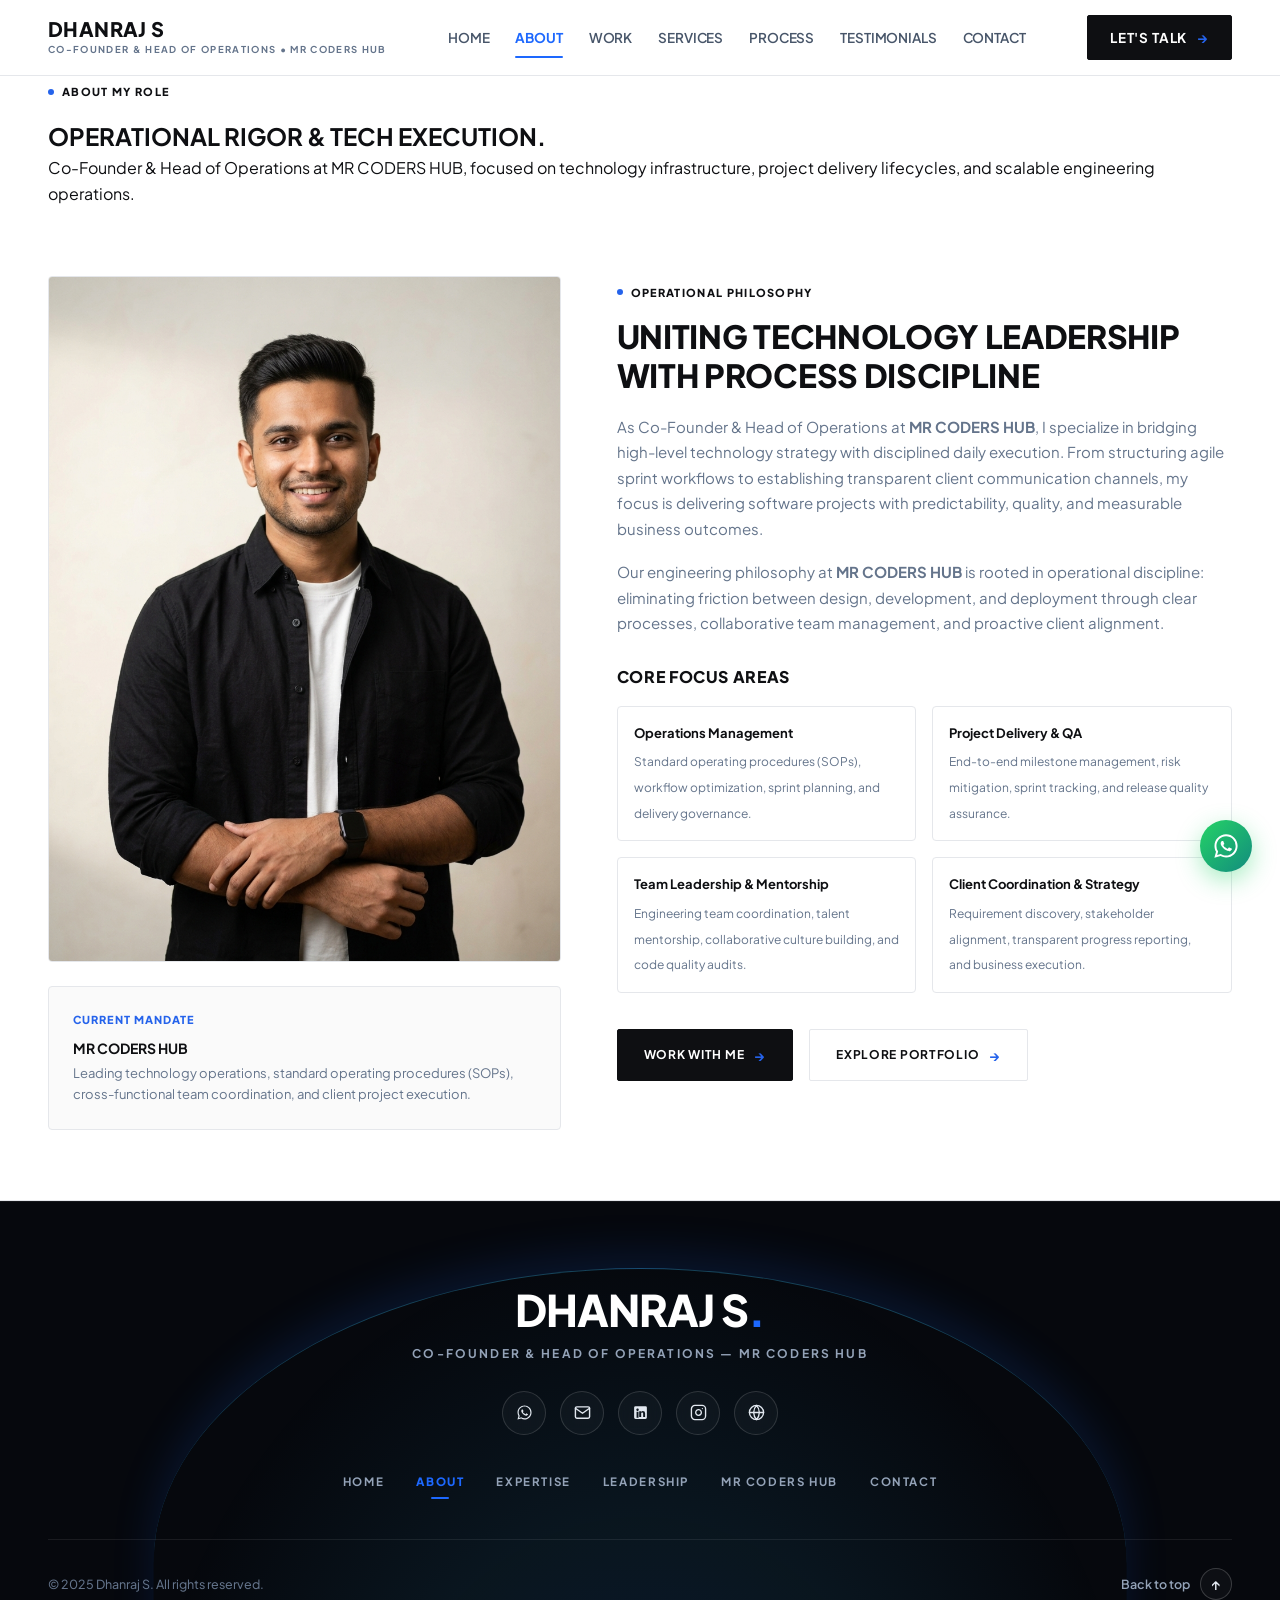
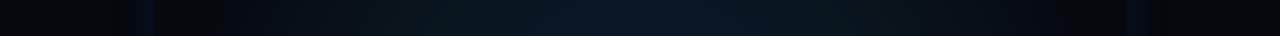
==== commit c96518af: "final commit" ====
--- a/about.html
+++ b/about.html
@@ -175,6 +175,18 @@
 
         <!-- Minimalist Circular Social Buttons Row -->
         <div class="footer-social-row">
+          <a href="https://wa.me/919360739559" target="_blank" rel="noopener noreferrer" class="footer-social-circle whatsapp-circle" aria-label="WhatsApp">
+            <svg width="17" height="17" viewBox="0 0 24 24" fill="currentColor">
+              <path
+                d="M12.04 2c-5.46 0-9.91 4.45-9.91 9.91 0 1.75.46 3.45 1.32 4.95L2.05 22l5.25-1.38c1.45.79 3.08 1.21 4.74 1.21 5.46 0 9.91-4.45 9.91-9.91 0-2.65-1.03-5.14-2.9-7.01A9.816 9.816 0 0 0 12.04 2m.01 1.67c2.2 0 4.26.86 5.82 2.42a8.225 8.225 0 0 1 2.41 5.83c0 4.54-3.7 8.24-8.24 8.24-1.48 0-2.93-.4-4.2-1.15l-.3-.18-3.12.82.83-3.04-.2-.31a8.196 8.196 0 0 1-1.26-4.38c0-4.54 3.7-8.24 8.24-8.24m4.52 11.66c-.19.53-1.11 1.04-1.54 1.08-.41.04-.92.05-2.73-.7-2.32-.96-3.8-3.32-3.92-3.47-.11-.15-.94-1.25-.94-2.38 0-1.14.6-1.7.81-1.93.21-.23.46-.29.62-.29.15 0 .31 0 .44.01.14.01.33-.05.51.39.19.46.65 1.6.71 1.72.06.12.1.26.02.42-.08.15-.12.25-.24.39-.12.14-.25.31-.36.42-.12.12-.24.25-.1.49.14.24.63 1.04 1.35 1.68.93.83 1.71 1.09 1.95 1.21.24.12.38.1.52-.06.14-.17.6-.7.76-.94.16-.24.32-.2.53-.12.21.08 1.34.63 1.57.75.23.11.38.17.44.27.05.09.05.54-.14 1.07z" />
+            </svg>
+          </a>
+          <a href="mailto:dhanraj@mrcodershub.com" class="footer-social-circle" aria-label="Email Dhanraj">
+            <svg width="17" height="17" viewBox="0 0 24 24" fill="none" stroke="currentColor" stroke-width="2" stroke-linecap="round" stroke-linejoin="round">
+              <path d="M4 4h16c1.1 0 2 .9 2 2v12c0 1.1-.9 2-2 2H4c-1.1 0-2-.9-2-2V6c0-1.1.9-2 2-2z"></path>
+              <polyline points="22,6 12,13 2,6"></polyline>
+            </svg>
+          </a>
           <a href="https://www.linkedin.com/in/dhanraj-s-287618298?utm_source=share_via&amp;utm_content=profile&amp;utm_medium=member_android"
              target="_blank" rel="noopener noreferrer" class="footer-social-circle" aria-label="LinkedIn">
             <svg width="17" height="17" viewBox="0 0 24 24" fill="currentColor">
@@ -224,6 +236,19 @@
     </div>
   </footer>
 
+  <!-- Floating WhatsApp Quick Connect Button -->
+  <a href="https://wa.me/919360739559?text=Hi%20Dhanraj%2C%20I%20came%20across%20your%20portfolio%20and%20would%20like%20to%20connect!"
+     target="_blank" rel="noopener noreferrer"
+     class="floating-whatsapp-btn"
+     aria-label="Chat on WhatsApp"
+     title="Chat with Dhanraj on WhatsApp">
+    <svg width="28" height="28" viewBox="0 0 24 24" fill="currentColor">
+      <path
+        d="M12.04 2c-5.46 0-9.91 4.45-9.91 9.91 0 1.75.46 3.45 1.32 4.95L2.05 22l5.25-1.38c1.45.79 3.08 1.21 4.74 1.21 5.46 0 9.91-4.45 9.91-9.91 0-2.65-1.03-5.14-2.9-7.01A9.816 9.816 0 0 0 12.04 2m.01 1.67c2.2 0 4.26.86 5.82 2.42a8.225 8.225 0 0 1 2.41 5.83c0 4.54-3.7 8.24-8.24 8.24-1.48 0-2.93-.4-4.2-1.15l-.3-.18-3.12.82.83-3.04-.2-.31a8.196 8.196 0 0 1-1.26-4.38c0-4.54 3.7-8.24 8.24-8.24m4.52 11.66c-.19.53-1.11 1.04-1.54 1.08-.41.04-.92.05-2.73-.7-2.32-.96-3.8-3.32-3.92-3.47-.11-.15-.94-1.25-.94-2.38 0-1.14.6-1.7.81-1.93.21-.23.46-.29.62-.29.15 0 .31 0 .44.01.14.01.33-.05.51.39.19.46.65 1.6.71 1.72.06.12.1.26.02.42-.08.15-.12.25-.24.39-.12.14-.25.31-.36.42-.12.12-.24.25-.1.49.14.24.63 1.04 1.35 1.68.93.83 1.71 1.09 1.95 1.21.24.12.38.1.52-.06.14-.17.6-.7.76-.94.16-.24.32-.2.53-.12.21.08 1.34.63 1.57.75.23.11.38.17.44.27.05.09.05.54-.14 1.07z" />
+    </svg>
+    <span class="whatsapp-tooltip">Chat on WhatsApp</span>
+  </a>
+
   <script src="assets/js/main.js"></script>
 </body>
 
--- a/assets/css/styles.css
+++ b/assets/css/styles.css
@@ -649,6 +649,12 @@
 
 .social-icon-btn.whatsapp-btn {
   color: #25D366;
+}
+
+.social-icon-btn.whatsapp-btn:hover {
+  border-color: #25D366;
+  color: #25D366;
+  box-shadow: 0 4px 14px rgba(37, 211, 102, 0.3);
 }
 
 .social-icon-btn:hover {
@@ -3534,3 +3540,83 @@
   pointer-events: auto;
 }
 
+/* WhatsApp Specific Button Modifiers */
+.social-btn.whatsapp-btn {
+  color: #128C7E;
+}
+
+.social-btn.whatsapp-btn:hover {
+  background-color: #25D366;
+  border-color: #25D366;
+  color: #FFFFFF;
+  box-shadow: 0 4px 14px rgba(37, 211, 102, 0.35);
+}
+
+.footer-social-circle.whatsapp-circle:hover {
+  border-color: #25D366;
+  background: rgba(37, 211, 102, 0.18);
+  color: #25D366;
+  box-shadow: 0 0 20px rgba(37, 211, 102, 0.45);
+}
+
+/* Floating WhatsApp Quick Connect Button */
+.floating-whatsapp-btn {
+  position: fixed;
+  bottom: 28px;
+  right: 28px;
+  width: 52px;
+  height: 52px;
+  background: linear-gradient(135deg, #25D366 0%, #128C7E 100%);
+  color: #FFFFFF;
+  border-radius: 50%;
+  display: flex;
+  align-items: center;
+  justify-content: center;
+  box-shadow: 0 8px 24px rgba(37, 211, 102, 0.4);
+  z-index: 999;
+  text-decoration: none;
+  transition: all 0.3s cubic-bezier(0.34, 1.56, 0.64, 1);
+}
+
+.floating-whatsapp-btn:hover {
+  transform: scale(1.08) translateY(-3px);
+  box-shadow: 0 12px 30px rgba(37, 211, 102, 0.6);
+  color: #FFFFFF;
+}
+
+.floating-whatsapp-btn .whatsapp-tooltip {
+  position: absolute;
+  right: 64px;
+  background: #0F172A;
+  color: #FFFFFF;
+  font-family: var(--font-primary);
+  font-size: 12px;
+  font-weight: 600;
+  letter-spacing: 0.02em;
+  padding: 6px 12px;
+  border-radius: 6px;
+  white-space: nowrap;
+  pointer-events: none;
+  opacity: 0;
+  transform: translateX(8px);
+  transition: all 0.25s ease;
+  box-shadow: 0 4px 16px rgba(0, 0, 0, 0.25);
+}
+
+.floating-whatsapp-btn .whatsapp-tooltip::after {
+  content: "";
+  position: absolute;
+  top: 50%;
+  right: -5px;
+  transform: translateY(-50%);
+  border-width: 5px 0 5px 5px;
+  border-style: solid;
+  border-color: transparent transparent transparent #0F172A;
+}
+
+.floating-whatsapp-btn:hover .whatsapp-tooltip {
+  opacity: 1;
+  transform: translateX(0);
+}
+
+
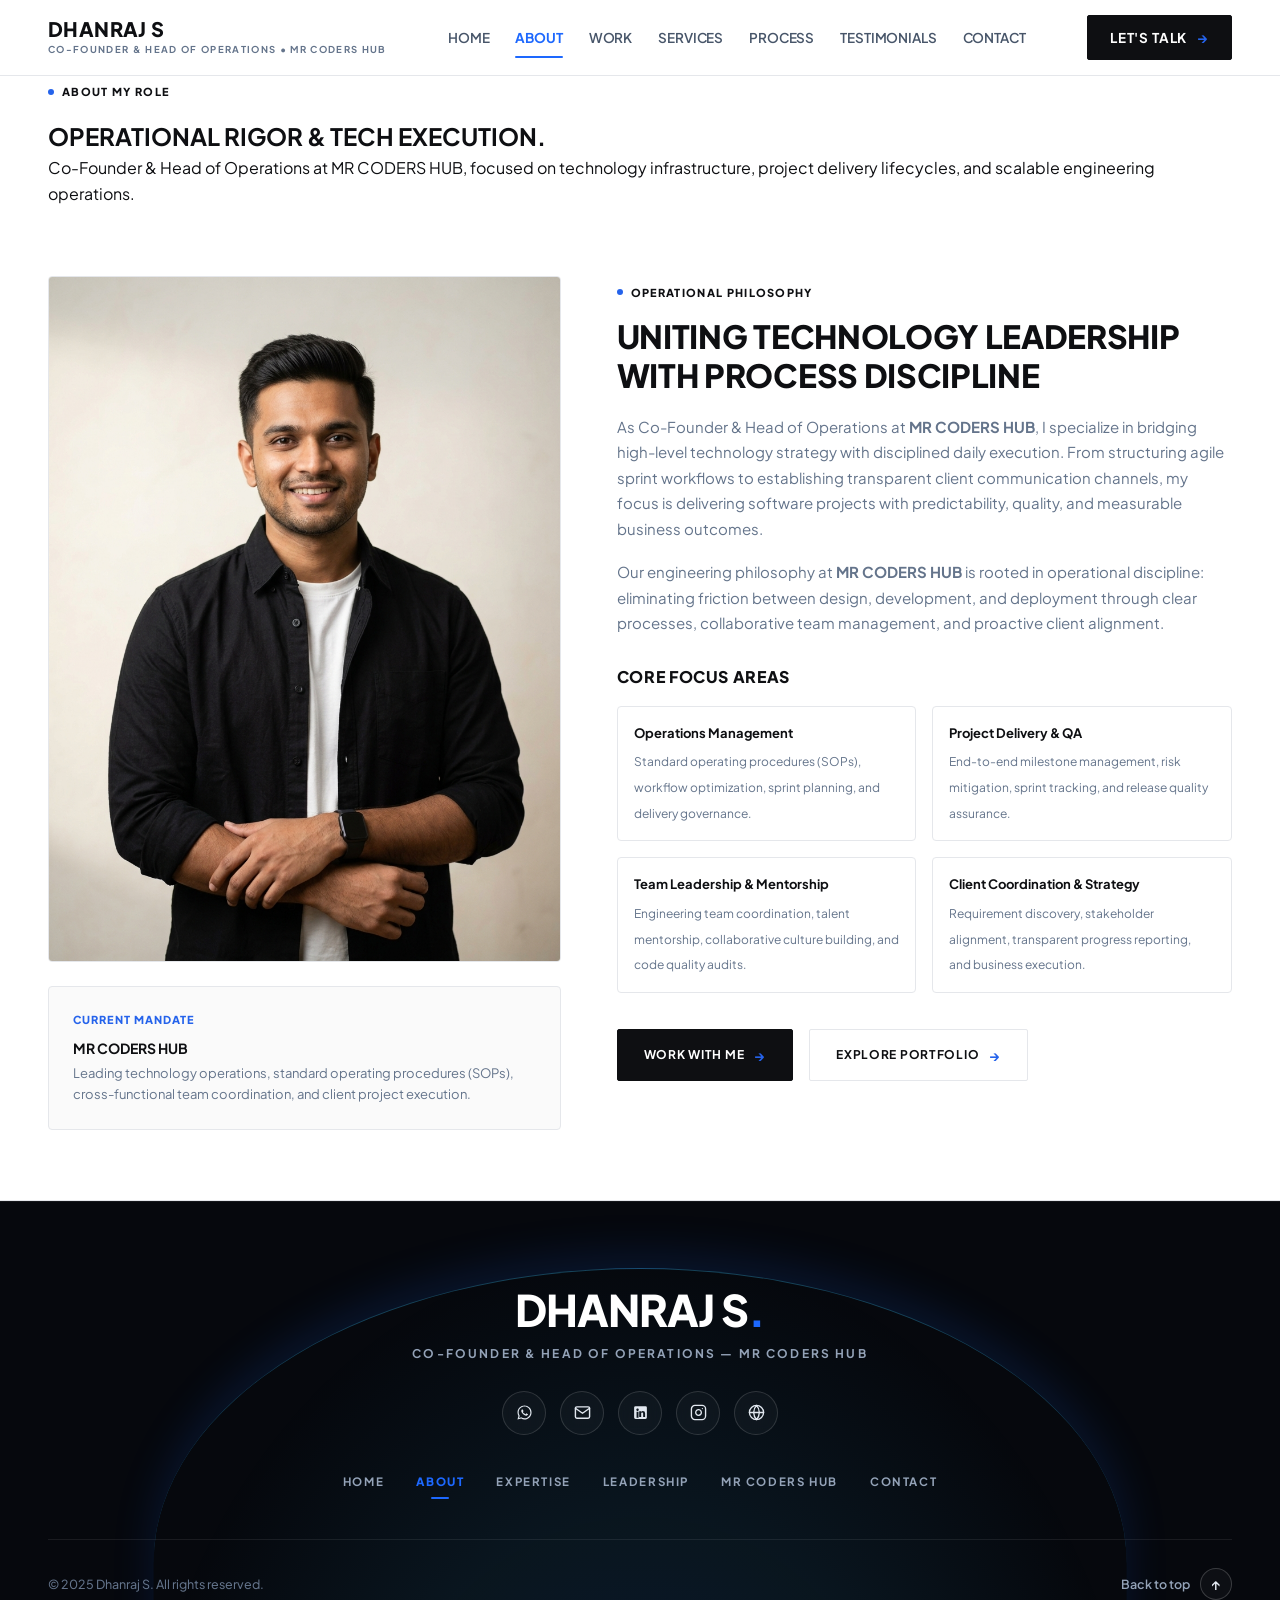
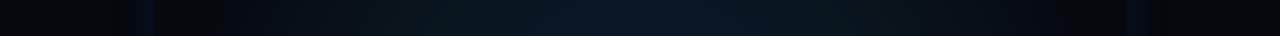
==== commit 5277394d: "final commit" ====
--- a/about.html
+++ b/about.html
@@ -236,19 +236,6 @@
     </div>
   </footer>
 
-  <!-- Floating WhatsApp Quick Connect Button -->
-  <a href="https://wa.me/919360739559?text=Hi%20Dhanraj%2C%20I%20came%20across%20your%20portfolio%20and%20would%20like%20to%20connect!"
-     target="_blank" rel="noopener noreferrer"
-     class="floating-whatsapp-btn"
-     aria-label="Chat on WhatsApp"
-     title="Chat with Dhanraj on WhatsApp">
-    <svg width="28" height="28" viewBox="0 0 24 24" fill="currentColor">
-      <path
-        d="M12.04 2c-5.46 0-9.91 4.45-9.91 9.91 0 1.75.46 3.45 1.32 4.95L2.05 22l5.25-1.38c1.45.79 3.08 1.21 4.74 1.21 5.46 0 9.91-4.45 9.91-9.91 0-2.65-1.03-5.14-2.9-7.01A9.816 9.816 0 0 0 12.04 2m.01 1.67c2.2 0 4.26.86 5.82 2.42a8.225 8.225 0 0 1 2.41 5.83c0 4.54-3.7 8.24-8.24 8.24-1.48 0-2.93-.4-4.2-1.15l-.3-.18-3.12.82.83-3.04-.2-.31a8.196 8.196 0 0 1-1.26-4.38c0-4.54 3.7-8.24 8.24-8.24m4.52 11.66c-.19.53-1.11 1.04-1.54 1.08-.41.04-.92.05-2.73-.7-2.32-.96-3.8-3.32-3.92-3.47-.11-.15-.94-1.25-.94-2.38 0-1.14.6-1.7.81-1.93.21-.23.46-.29.62-.29.15 0 .31 0 .44.01.14.01.33-.05.51.39.19.46.65 1.6.71 1.72.06.12.1.26.02.42-.08.15-.12.25-.24.39-.12.14-.25.31-.36.42-.12.12-.24.25-.1.49.14.24.63 1.04 1.35 1.68.93.83 1.71 1.09 1.95 1.21.24.12.38.1.52-.06.14-.17.6-.7.76-.94.16-.24.32-.2.53-.12.21.08 1.34.63 1.57.75.23.11.38.17.44.27.05.09.05.54-.14 1.07z" />
-    </svg>
-    <span class="whatsapp-tooltip">Chat on WhatsApp</span>
-  </a>
-
   <script src="assets/js/main.js"></script>
 </body>
 
--- a/assets/css/styles.css
+++ b/assets/css/styles.css
@@ -3558,65 +3558,3 @@
   color: #25D366;
   box-shadow: 0 0 20px rgba(37, 211, 102, 0.45);
 }
-
-/* Floating WhatsApp Quick Connect Button */
-.floating-whatsapp-btn {
-  position: fixed;
-  bottom: 28px;
-  right: 28px;
-  width: 52px;
-  height: 52px;
-  background: linear-gradient(135deg, #25D366 0%, #128C7E 100%);
-  color: #FFFFFF;
-  border-radius: 50%;
-  display: flex;
-  align-items: center;
-  justify-content: center;
-  box-shadow: 0 8px 24px rgba(37, 211, 102, 0.4);
-  z-index: 999;
-  text-decoration: none;
-  transition: all 0.3s cubic-bezier(0.34, 1.56, 0.64, 1);
-}
-
-.floating-whatsapp-btn:hover {
-  transform: scale(1.08) translateY(-3px);
-  box-shadow: 0 12px 30px rgba(37, 211, 102, 0.6);
-  color: #FFFFFF;
-}
-
-.floating-whatsapp-btn .whatsapp-tooltip {
-  position: absolute;
-  right: 64px;
-  background: #0F172A;
-  color: #FFFFFF;
-  font-family: var(--font-primary);
-  font-size: 12px;
-  font-weight: 600;
-  letter-spacing: 0.02em;
-  padding: 6px 12px;
-  border-radius: 6px;
-  white-space: nowrap;
-  pointer-events: none;
-  opacity: 0;
-  transform: translateX(8px);
-  transition: all 0.25s ease;
-  box-shadow: 0 4px 16px rgba(0, 0, 0, 0.25);
-}
-
-.floating-whatsapp-btn .whatsapp-tooltip::after {
-  content: "";
-  position: absolute;
-  top: 50%;
-  right: -5px;
-  transform: translateY(-50%);
-  border-width: 5px 0 5px 5px;
-  border-style: solid;
-  border-color: transparent transparent transparent #0F172A;
-}
-
-.floating-whatsapp-btn:hover .whatsapp-tooltip {
-  opacity: 1;
-  transform: translateX(0);
-}
-
-
